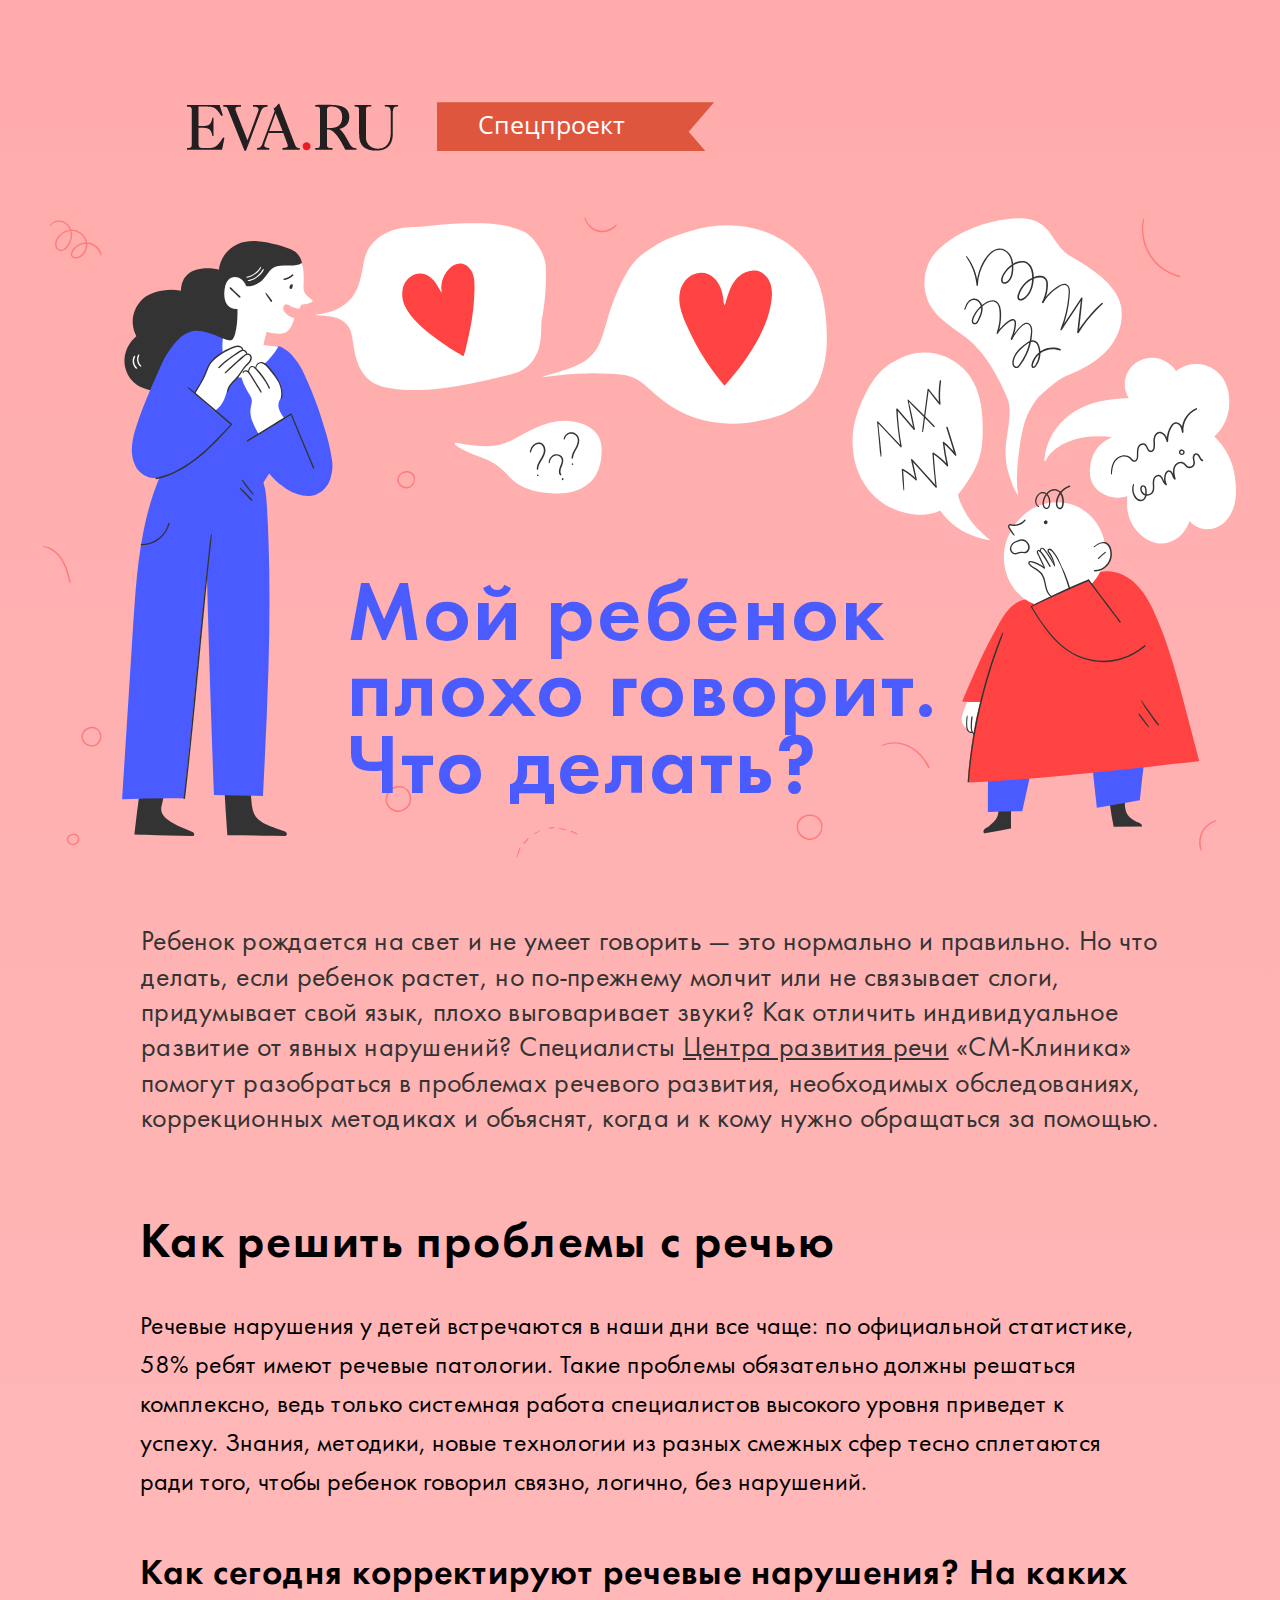
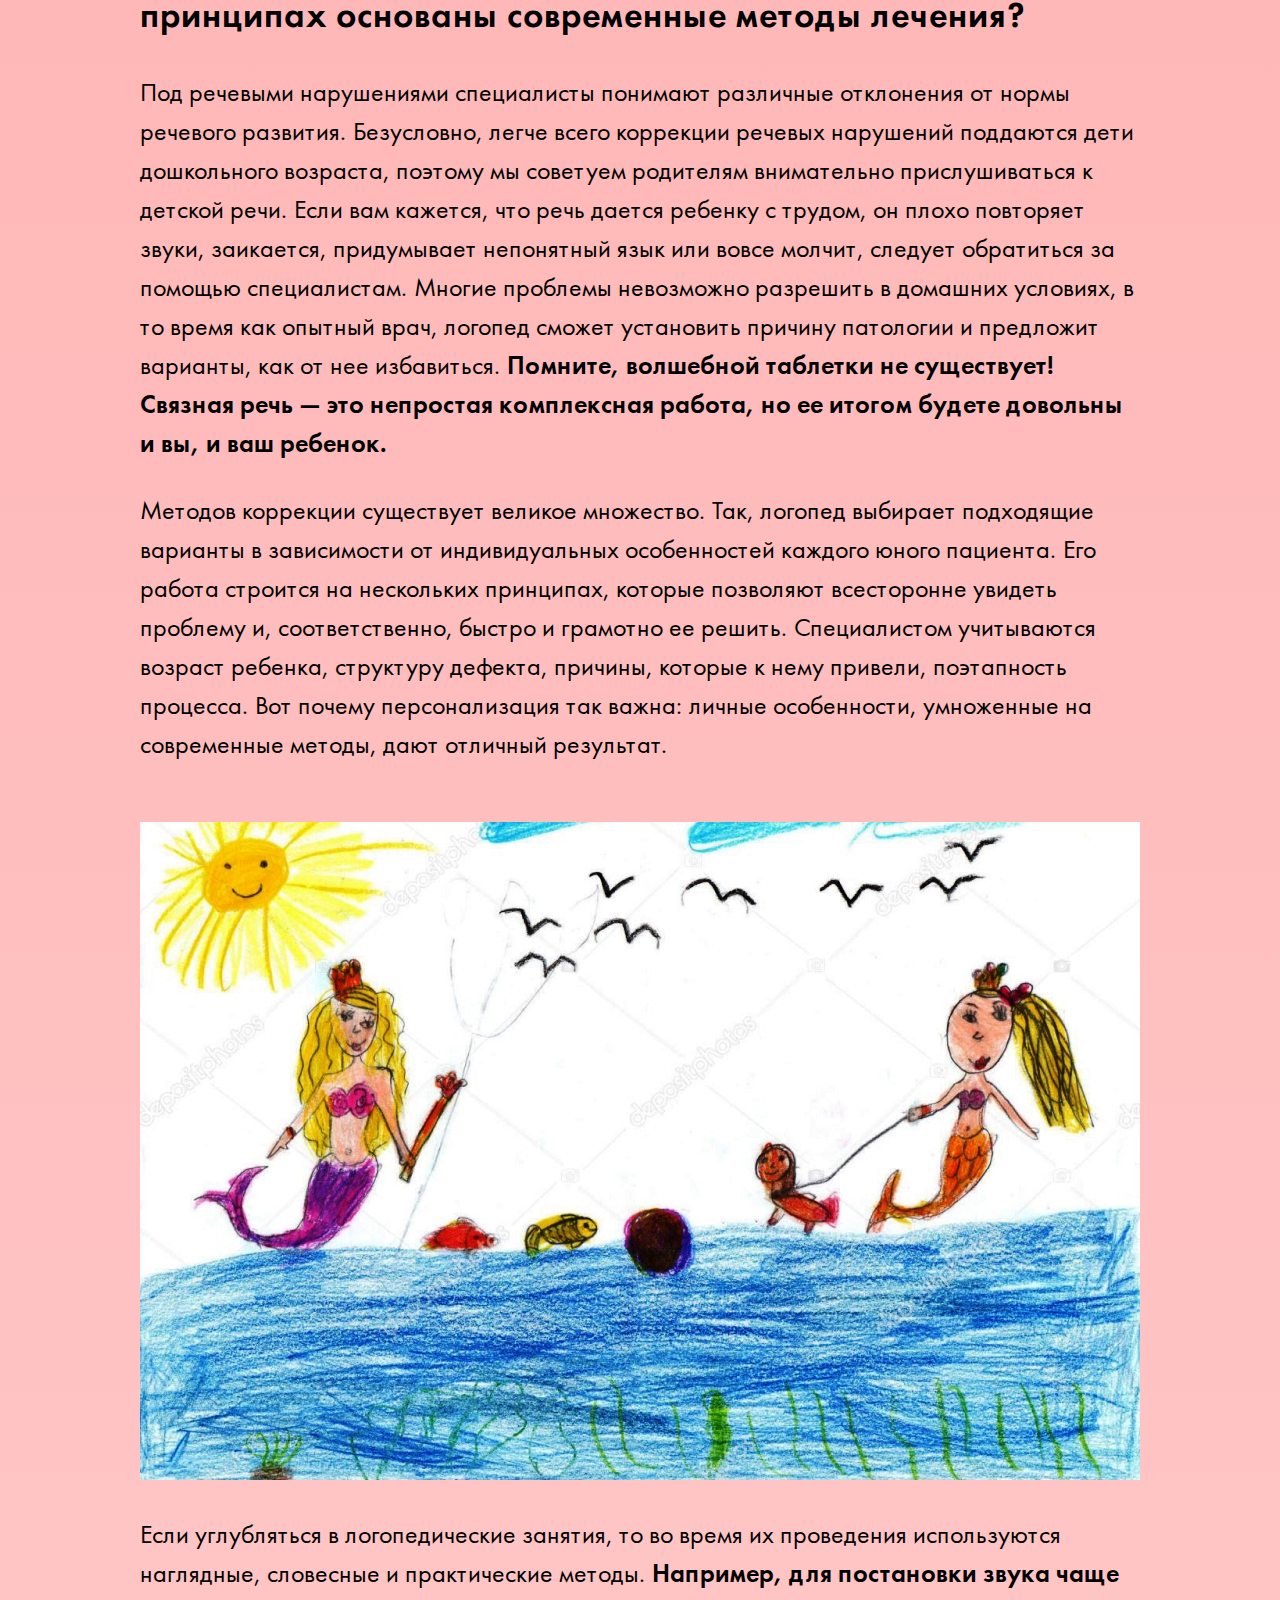
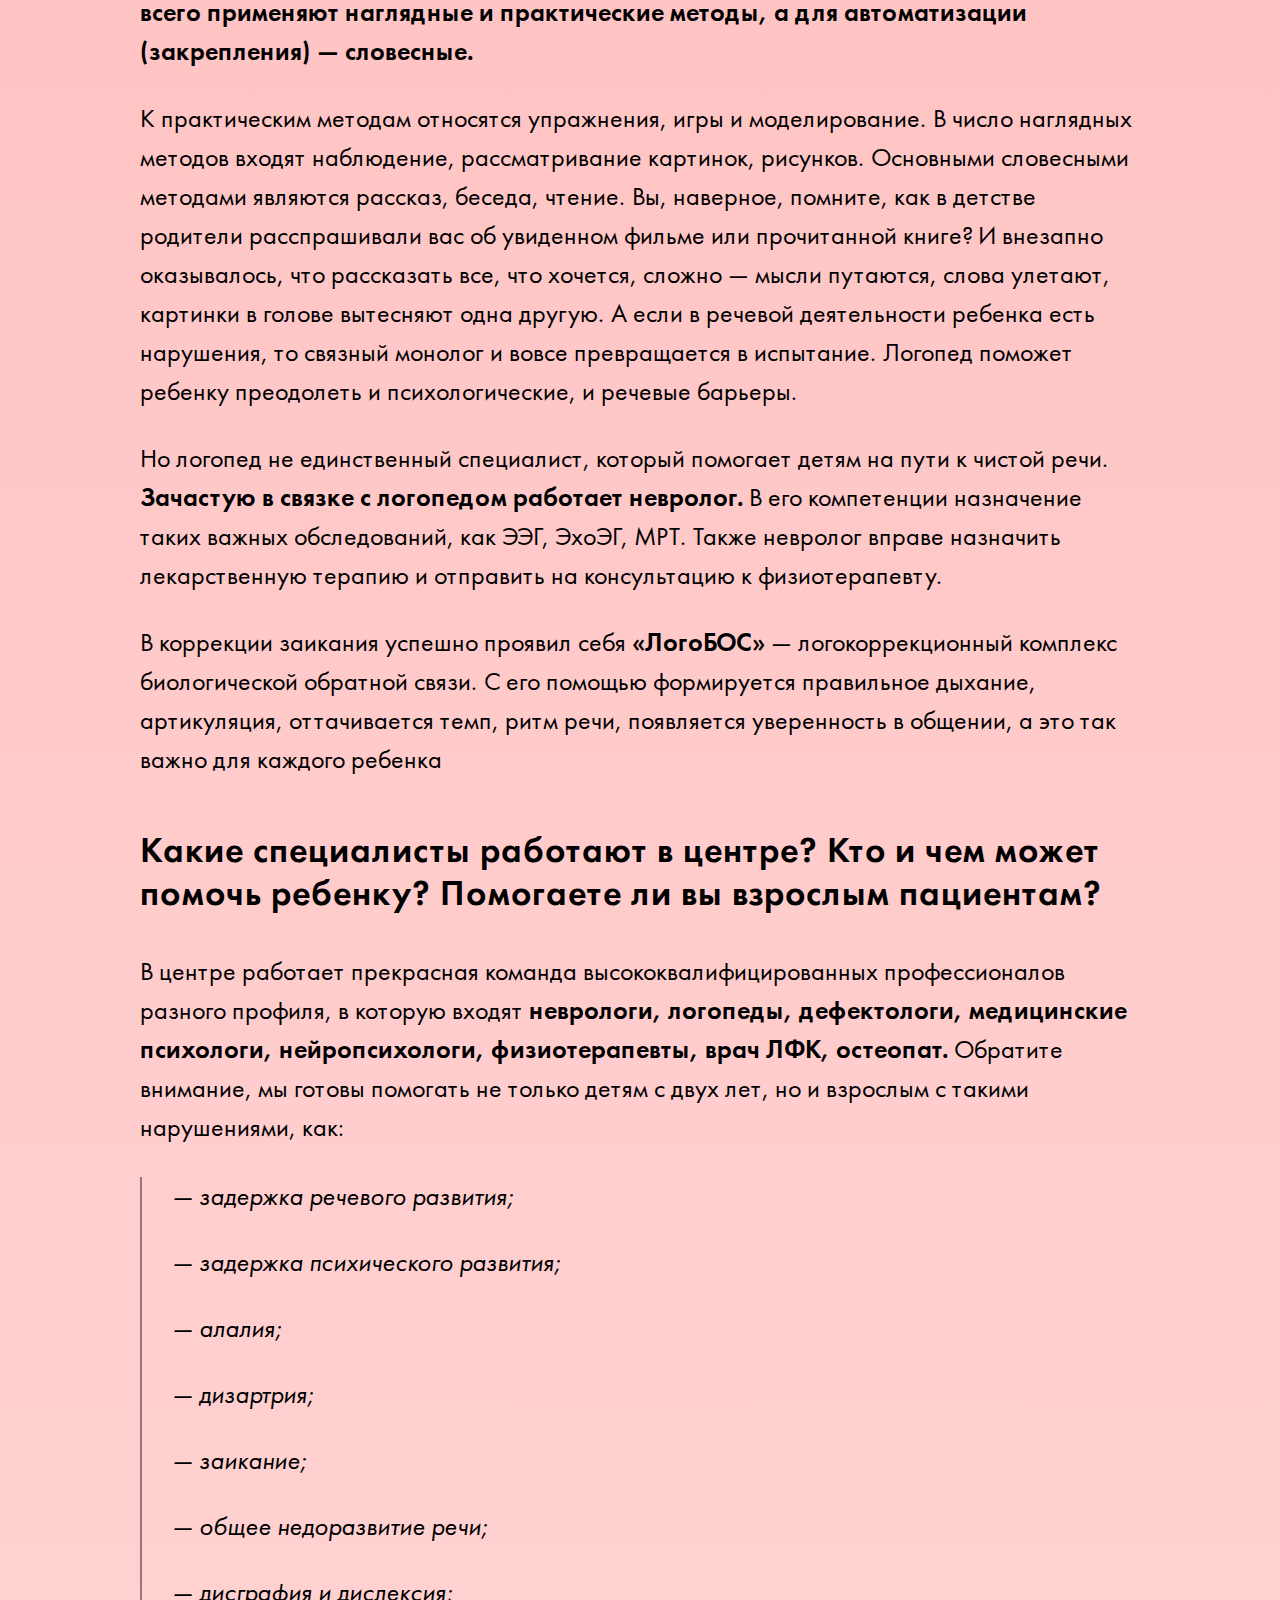
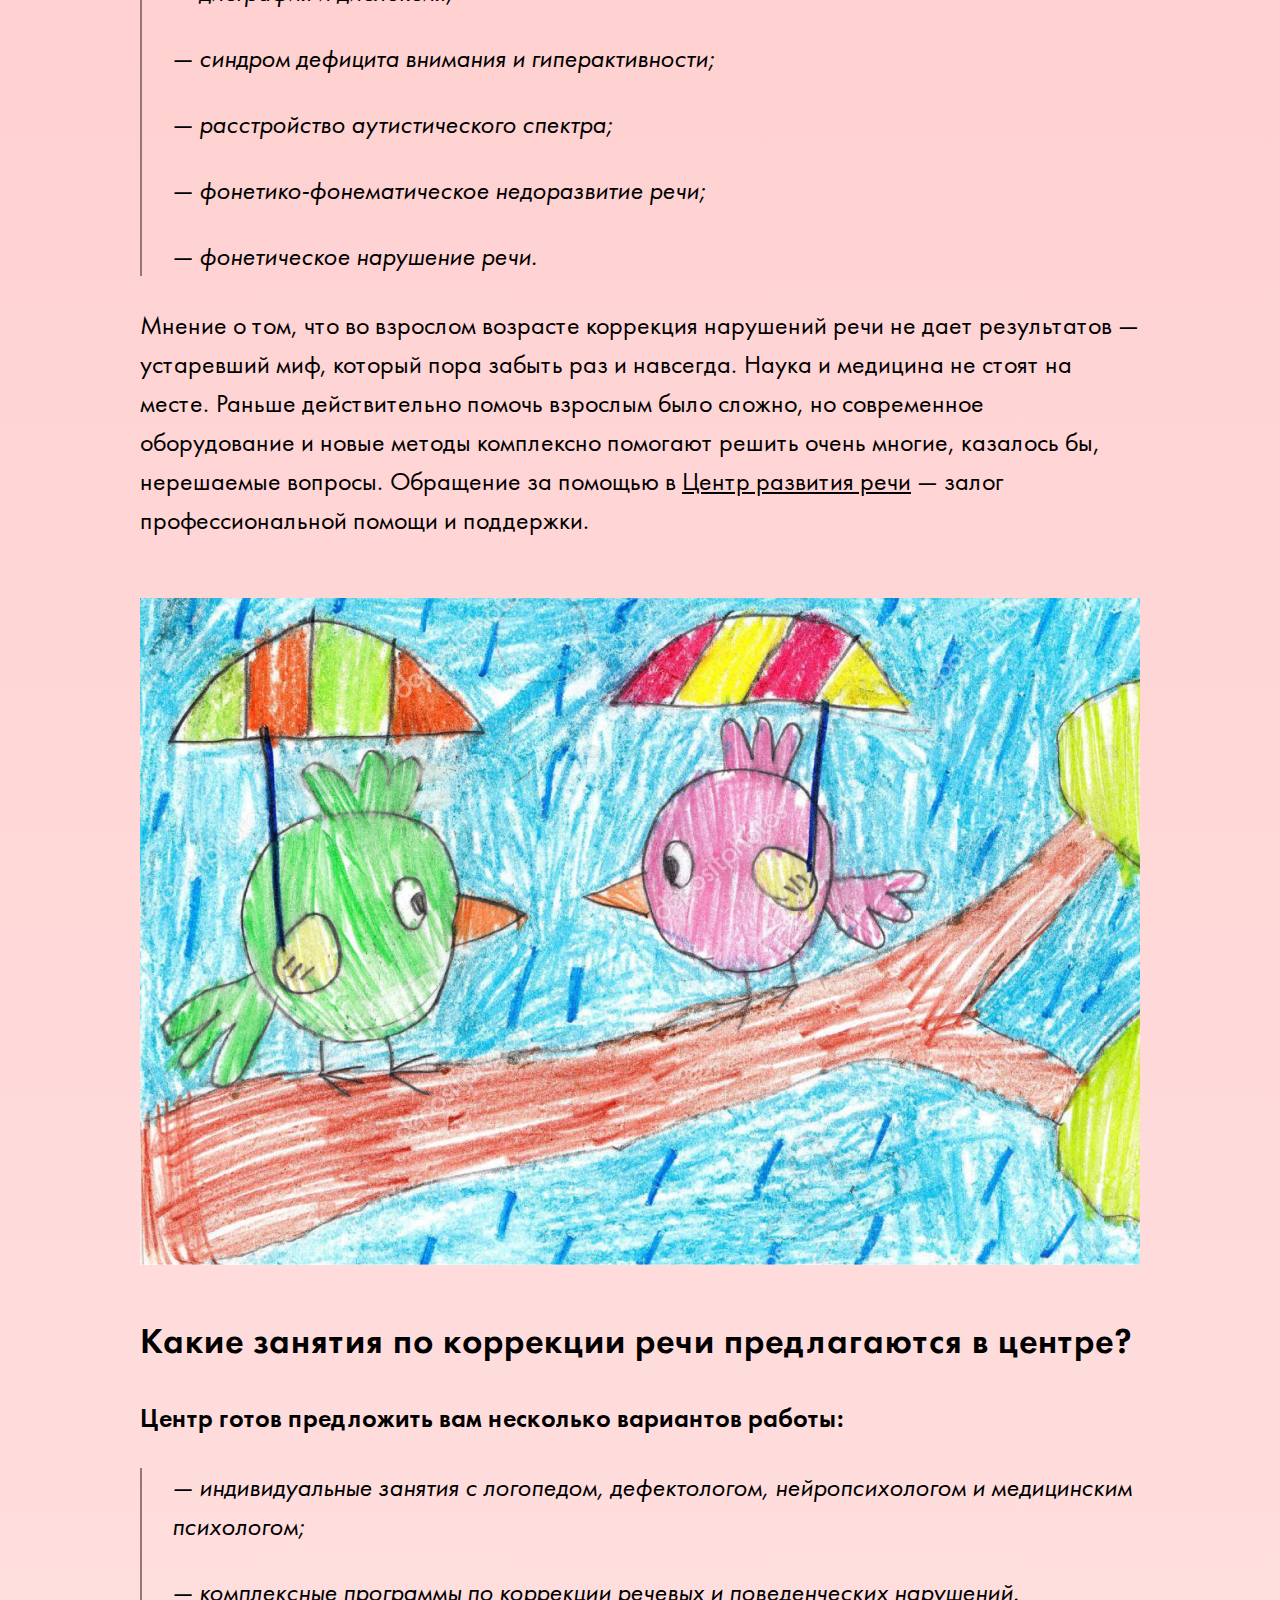
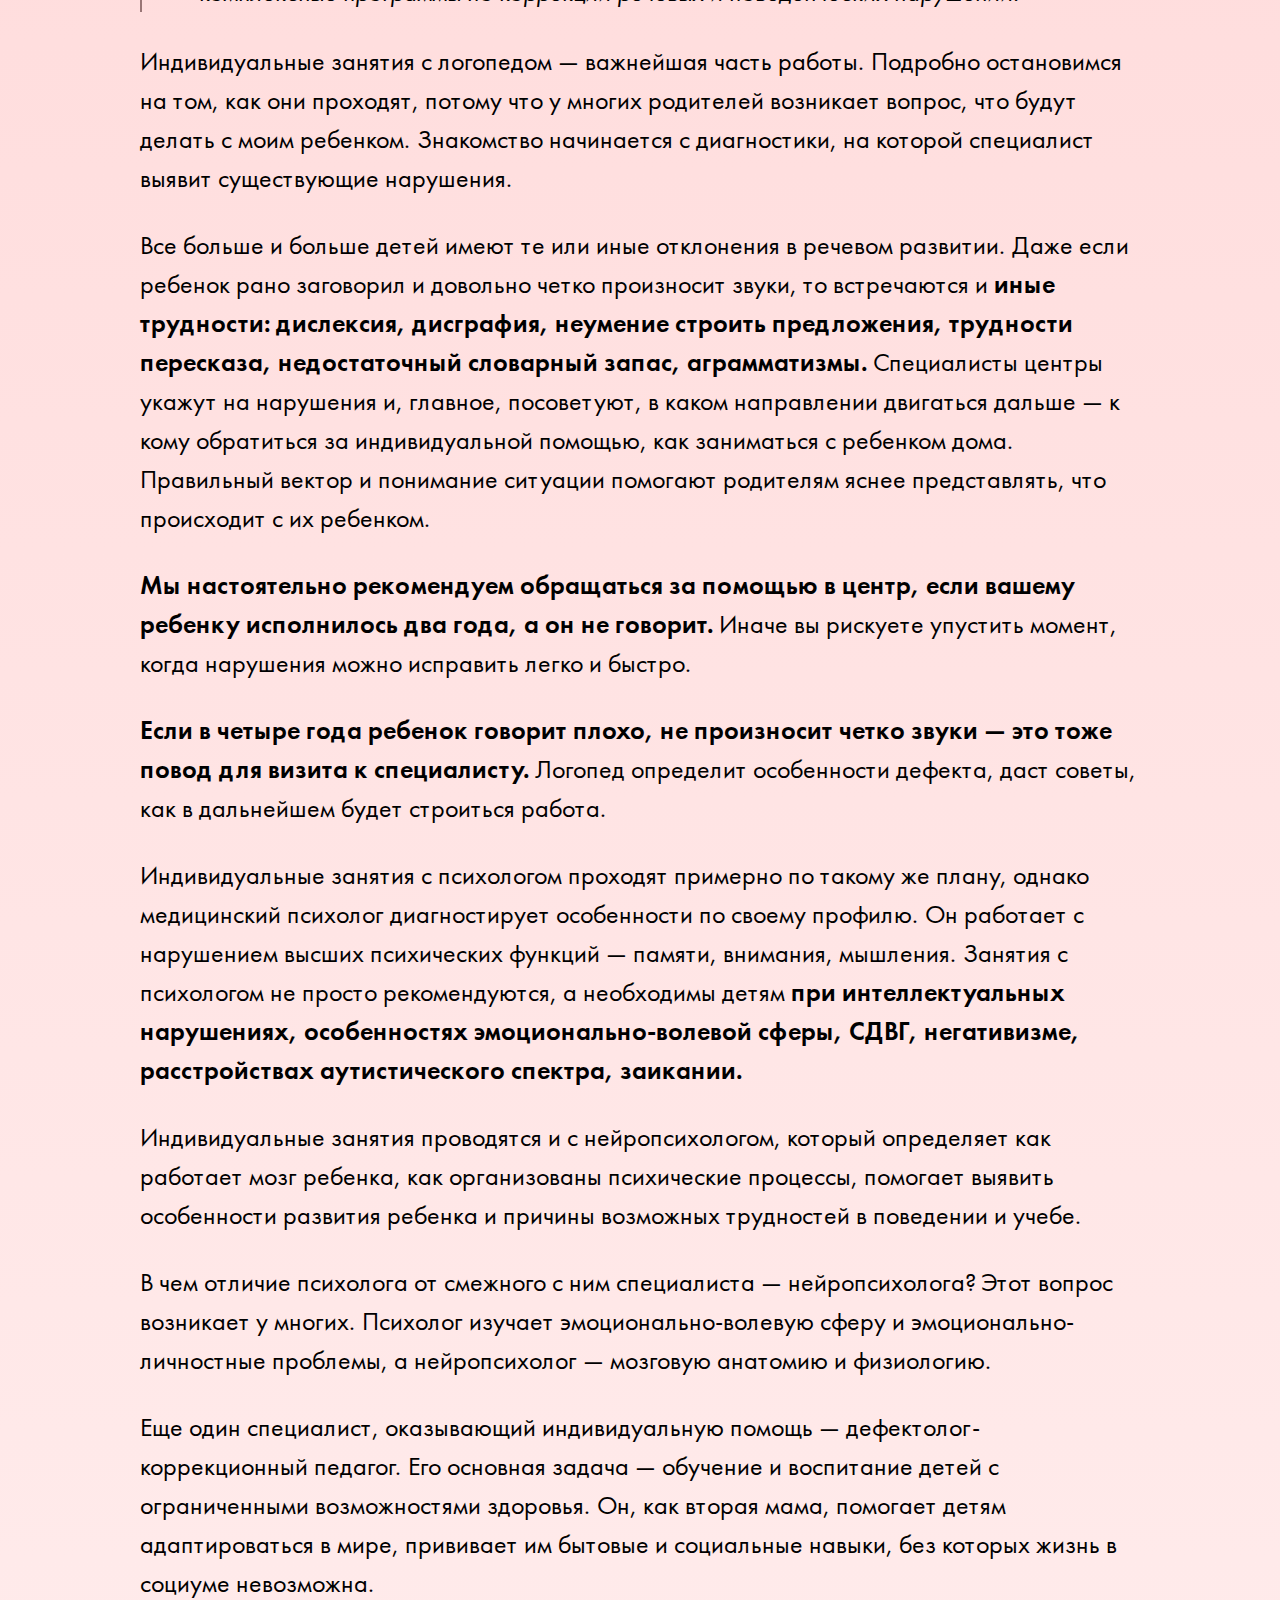
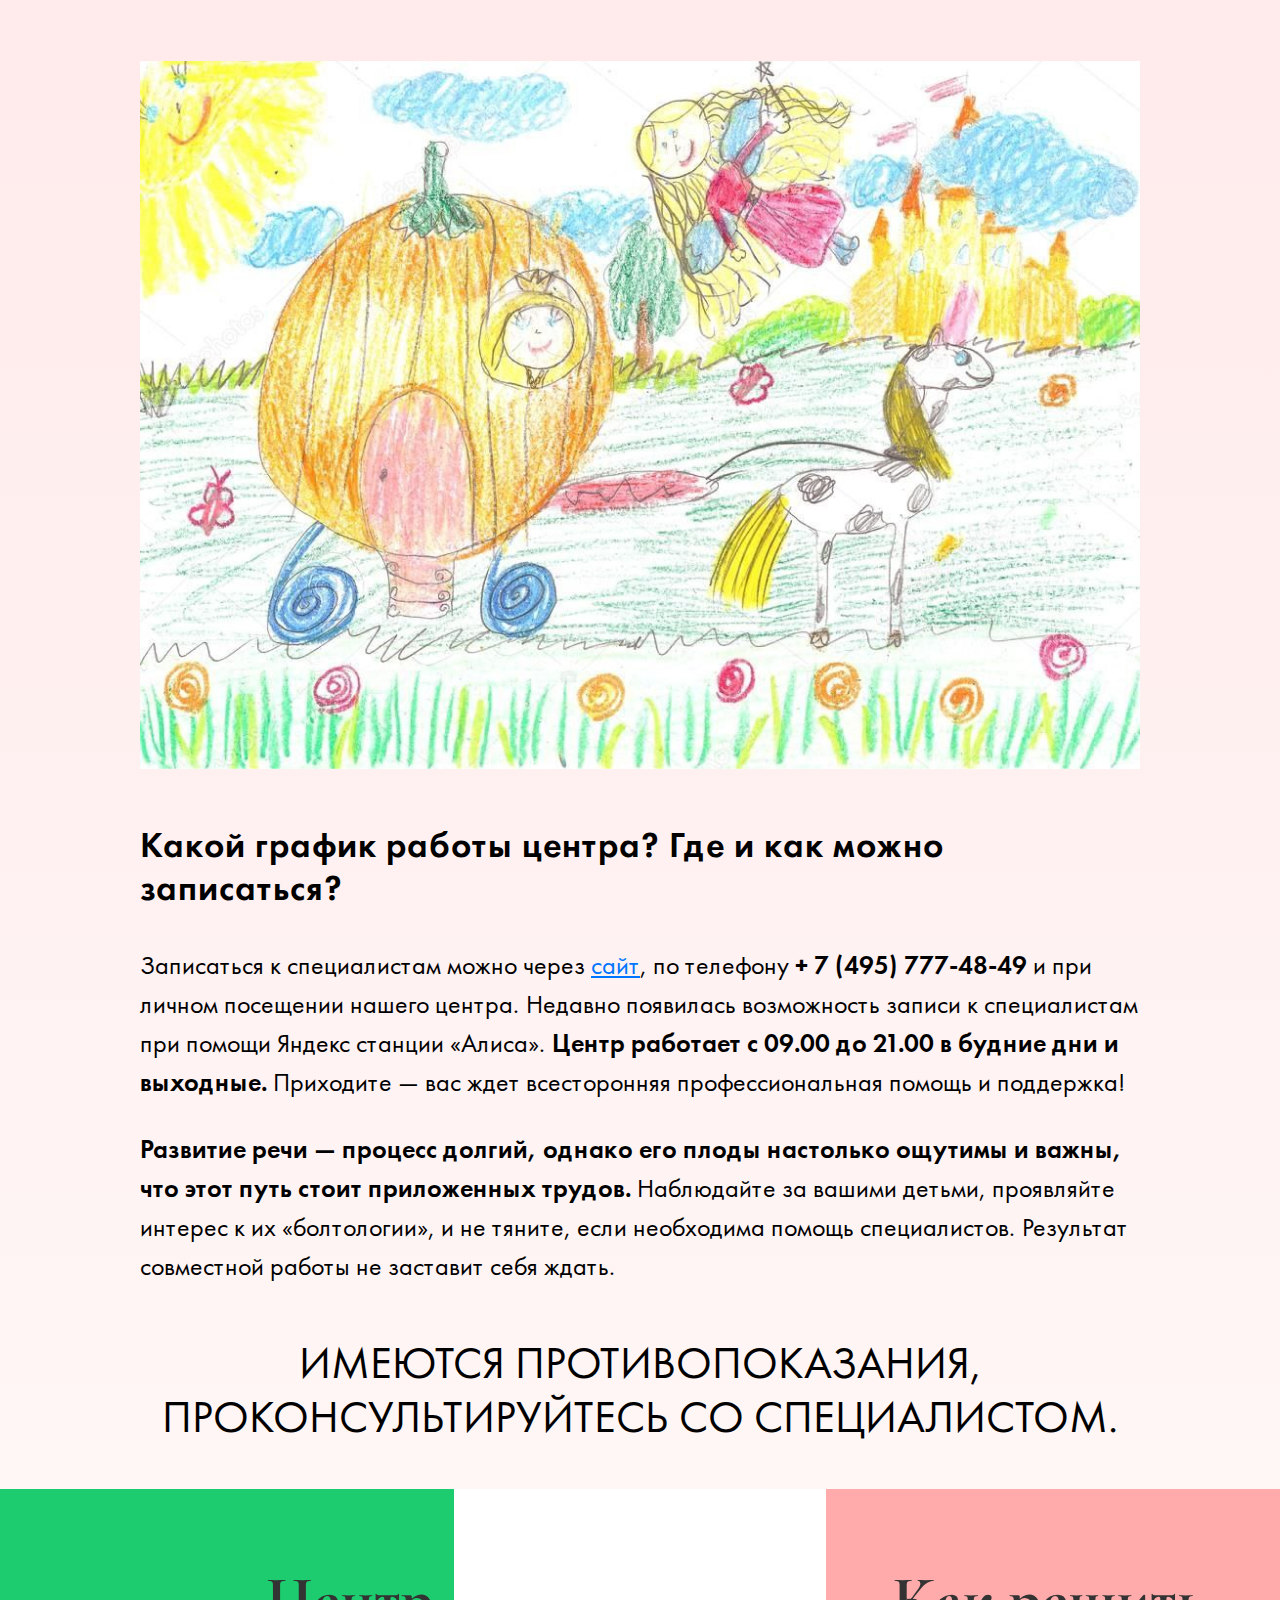
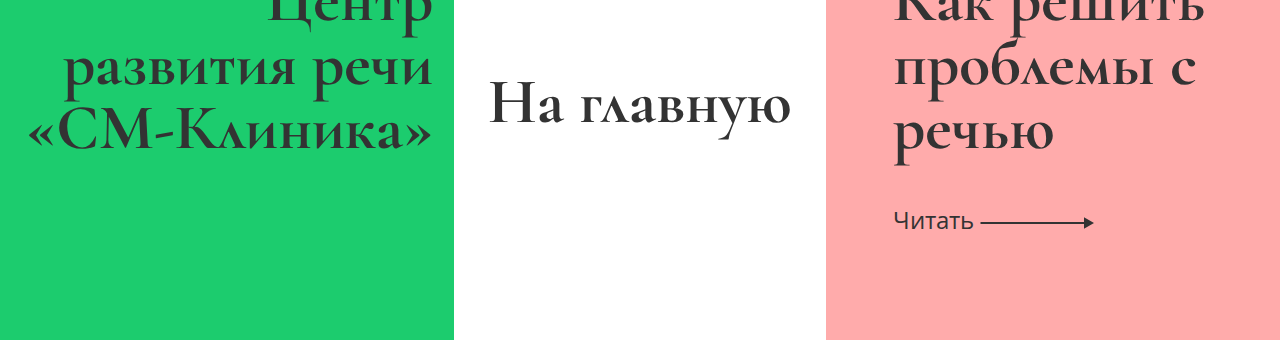
==== index2.html @ 101cb4a5 "Правки 22.02" ====
<!DOCTYPE html>
<html lang="ru">
	<head>
		<meta http-equiv="Content-Type" content="text/html; charset=utf-8">

		<!-- Адаптирование страницы для мобильных устройств -->
		<meta name="viewport" content="width=device-width, initial-scale=1, maximum-scale=1">

		<!-- Запрет распознования номера телефона -->
		<meta name="format-detection" content="telephone=no">
		<meta name="SKYPE_TOOLBAR" content ="SKYPE_TOOLBAR_PARSER_COMPATIBLE">

		<!-- Заголовок страницы -->
		<title>Заголовок страницы</title>

		<!-- Данное значение часто используют(использовали) поисковые системы -->
		<meta name="description" content="">
		<meta name="keywords" content="">

		<!-- Изменение цвета панели моб. браузера -->
		<meta name="msapplication-TileColor" content="#DE041D">
		<meta name="theme-color" content="#DE041D">

		<!-- Подключение шрифтов с гугла -->
		<link rel="preconnect" href="https://fonts.googleapis.com">
		<link rel="preconnect" href="https://fonts.gstatic.com" crossorigin>
		<link href="https://fonts.googleapis.com/css2?family=Cormorant+Garamond:wght@700&family=Open+Sans&display=swap" rel="stylesheet">

		<!-- Подключение файлов стилей -->
		<link rel="stylesheet" href="css/styles.css">

		<link rel="stylesheet" href="css/response_1187.css" media="print, (max-width: 1187px)">
		<link rel="stylesheet" href="css/response_1023.css" media="print, (max-width: 1023px)">
		<link rel="stylesheet" href="css/response_767.css" media="print, (max-width: 767px)">
		<link rel="stylesheet" href="css/response_479.css" media="(max-width: 479px)">
	</head>

	<body>
		<div class="wrap">
			<div class="main">
				<header>
					<div class="cont">
						<div class="header_logo">
							<a href="#">
								<img src="images/eva-logo.png" alt="">
							</a>
							<strong class="slogan">Спецпроект</strong>
						</div>
					</div>
				</header>


				<div class="first-section">
					<div class="cont">
						<div class="first-section_img">
							<img src="images/first-section_img.svg" alt="">
						</div>
						<h1 class="first-section_title">
							Мой ребенок плохо говорит. Что делать?
						</h1>
						<div class="first-section_text">
							Ребенок рождается на свет и не умеет говорить — это нормально и правильно. Но что делать, если ребенок растет, но по-прежнему молчит или не связывает слоги, придумывает свой язык, плохо выговаривает звуки? Как отличить индивидуальное развитие от явных нарушений? Специалисты <a href="https://www.smdoctor.ru/speccentr/tsentr-razvitiya-rechi/?utm_source=eva.ru&utm_medium=referral&utm_campaign=article_tsentr_razvitiya_rechi">Центра развития речи</a> «СМ-Клиника» помогут разобраться в проблемах речевого развития, необходимых обследованиях, коррекционных методиках и объяснят, когда и к кому нужно обращаться за помощью.
						</div>
					</div>
				</div>


				<div class="text-block">
					<div class="cont">							
						<h2>Как решить проблемы с речью</h2>
						<p>Речевые нарушения у детей встречаются в наши дни все чаще: по официальной статистике, 58% ребят имеют речевые патологии. Такие проблемы обязательно должны решаться комплексно, ведь только системная работа специалистов высокого уровня приведет к успеху. Знания, методики, новые технологии из разных смежных сфер тесно сплетаются ради того, чтобы ребенок говорил связно, логично, без нарушений.</p>
						<h3>Как сегодня корректируют речевые нарушения? На каких принципах основаны современные методы лечения?</h3>
						<p>Под речевыми нарушениями специалисты понимают различные отклонения от нормы речевого развития. Безусловно, легче всего коррекции речевых нарушений поддаются дети дошкольного возраста, поэтому мы советуем родителям внимательно прислушиваться к детской речи. Если вам кажется, что речь дается ребенку с трудом, он плохо повторяет звуки, заикается, придумывает непонятный язык или вовсе молчит, следует обратиться за помощью специалистам. Многие проблемы невозможно разрешить в домашних условиях, в то время как опытный врач, логопед  сможет установить причину патологии и предложит варианты, как от нее избавиться. <span>Помните, волшебной таблетки не существует! Связная речь — это непростая комплексная работа, но ее итогом будете довольны и вы, и ваш ребенок.</span></p>
						<p>Методов коррекции существует великое множество. Так, логопед выбирает подходящие варианты в зависимости от индивидуальных особенностей каждого юного пациента. Его работа строится на нескольких принципах, которые позволяют всесторонне увидеть проблему и, соответственно, быстро и грамотно ее решить. Специалистом учитываются возраст ребенка, структуру дефекта, причины, которые к нему привели, поэтапность процесса. Вот почему персонализация так важна: личные особенности, умноженные на современные методы, дают отличный результат.</p>
						<img src="images/image6.jpg" alt="">
						<p class="mt">Если углубляться в логопедические занятия, то во время их проведения используются наглядные, словесные и практические методы. <span>Например, для постановки звука чаще всего применяют наглядные и практические методы, а для автоматизации (закрепления) — словесные.</span></p>
						<p>К практическим методам относятся упражнения, игры и моделирование. В число наглядных методов входят наблюдение, рассматривание картинок, рисунков. Основными словесными методами являются рассказ, беседа, чтение. Вы, наверное, помните, как в детстве родители расспрашивали вас об увиденном фильме или прочитанной книге? И внезапно оказывалось, что рассказать все, что хочется, сложно — мысли путаются, слова улетают, картинки в голове вытесняют одна другую. А если в речевой деятельности ребенка есть нарушения, то связный монолог и вовсе превращается в испытание. Логопед поможет ребенку преодолеть и психологические, и речевые барьеры.</p>
						<p>Но логопед не единственный специалист, который помогает детям на пути к чистой речи. <span>Зачастую в связке с логопедом работает невролог.</span> В его компетенции назначение таких важных обследований, как ЭЭГ, ЭхоЭГ, МРТ. Также невролог вправе назначить лекарственную терапию и отправить на консультацию к физиотерапевту.</p>
						<p>В коррекции заикания успешно проявил себя <span>«ЛогоБОС»</span> — логокоррекционный комплекс биологической обратной связи. С его помощью формируется правильное дыхание, артикуляция, оттачивается темп, ритм речи, появляется уверенность в общении, а это так важно для каждого ребенка</p>
						<h3>Какие специалисты работают в центре? Кто и чем может помочь ребенку? Помогаете ли вы взрослым пациентам?</h3>
						<p>В центре работает прекрасная команда высококвалифицированных профессионалов разного профиля, в которую входят <span>неврологи, логопеды, дефектологи, медицинские психологи, нейропсихологи, физиотерапевты, врач ЛФК, остеопат.</span> Обратите внимание, мы готовы помогать не только детям с двух лет, но и взрослым с такими нарушениями, как:</p>
						<ol>
							<li>— задержка речевого развития;</li>
							<li>— задержка психического развития;</li>
							<li>— алалия;</li>
							<li>— дизартрия;</li>
							<li>— заикание;</li>
							<li>— общее недоразвитие речи;</li>
							<li>— дисграфия и дислексия;</li>
							<li>— синдром дефицита внимания и гиперактивности;</li>
							<li>— расстройство аутистического спектра;</li>
							<li>— фонетико-фонематическое недоразвитие речи;</li>
							<li>— фонетическое нарушение речи.</li>
						</ol>
						<p>Мнение о том, что во взрослом возрасте коррекция нарушений речи не дает результатов — устаревший миф, который пора забыть раз и навсегда. Наука и медицина не стоят на месте. Раньше действительно помочь взрослым было сложно, но современное оборудование и новые методы комплексно помогают решить очень многие, казалось бы, нерешаемые вопросы. Обращение за помощью в <a href="https://www.smdoctor.ru/speccentr/tsentr-razvitiya-rechi/?utm_source=eva.ru&utm_medium=referral&utm_campaign=article_tsentr_razvitiya_rechi">Центр развития речи</a>  — залог профессиональной помощи и поддержки.</p>
						<img src="images/image7.jpg" alt="">
						<h3>Какие занятия по коррекции речи предлагаются в центре?</h3>
						<p><span>Центр готов предложить вам несколько вариантов работы:</span></p>
						<ol>
							<li>— индивидуальные занятия с логопедом, дефектологом, нейропсихологом и медицинским психологом;</li>
							<li>— комплексные программы по коррекции речевых и поведенческих нарушений.</li>
						</ol>
						<p>Индивидуальные занятия с логопедом — важнейшая часть работы. Подробно остановимся на том, как они проходят, потому что у многих родителей возникает вопрос, что будут делать с моим ребенком. Знакомство начинается с диагностики, на которой специалист выявит существующие нарушения.</p>
						<p>Все больше и больше детей имеют те или иные отклонения в речевом развитии. Даже если ребенок рано заговорил и довольно четко произносит звуки, то встречаются и <span>иные трудности: дислексия, дисграфия, неумение строить предложения, трудности пересказа, недостаточный словарный запас, аграмматизмы.</span>  Специалисты центры укажут на нарушения и, главное, посоветуют, в каком направлении двигаться дальше — к кому обратиться за индивидуальной помощью, как заниматься с ребенком дома. Правильный вектор и понимание ситуации помогают родителям яснее представлять, что происходит с их ребенком.</p>
						<p><span>Мы настоятельно рекомендуем обращаться за помощью в центр, если вашему ребенку исполнилось два года, а он не говорит.</span> Иначе вы рискуете упустить момент, когда нарушения можно исправить легко и быстро.</p>
						<p><span>Если в четыре года ребенок говорит плохо, не произносит четко звуки — это тоже повод для визита к специалисту.</span> Логопед определит особенности дефекта, даст советы, как в дальнейшем будет строиться работа.</p>
						<p>Индивидуальные занятия с психологом проходят примерно по такому же плану, однако медицинский психолог диагностирует особенности по своему профилю. Он работает с нарушением высших психических функций — памяти, внимания, мышления. Занятия с психологом не просто рекомендуются, а необходимы детям <span>при интеллектуальных нарушениях, особенностях эмоционально-волевой сферы, СДВГ, негативизме, расстройствах аутистического спектра, заикании.</span></p>
						<p>Индивидуальные занятия проводятся и с нейропсихологом, который определяет как работает мозг ребенка, как организованы психические процессы, помогает выявить особенности развития ребенка и причины возможных трудностей в поведении и учебе.</p>
						<p>В чем отличие психолога от смежного с ним специалиста — нейропсихолога? Этот вопрос возникает у многих. Психолог изучает эмоционально-волевую сферу и эмоционально-личностные проблемы, а нейропсихолог — мозговую анатомию и физиологию.</p>
						<p>Еще один специалист, оказывающий индивидуальную помощь — дефектолог-коррекционный педагог. Его основная задача — обучение и воспитание детей с ограниченными возможностями здоровья. Он, как вторая мама, помогает детям адаптироваться в мире, прививает им бытовые и социальные навыки, без которых жизнь в социуме невозможна.</p>
						<img src="images/image8.jpg" alt="">
						<h3>Какой график работы центра? Где и как можно записаться?</h3>
						<p>Записаться к специалистам можно через <a href="https://www.smclinic.ru/" class="link-site">сайт</a>, по телефону <a href="tel:74957774849" class="link-phone">+ 7 (495) 777-48-49</a> и при личном посещении нашего центра. Недавно появилась возможность записи к специалистам при помощи Яндекс станции «Алиса». <span>Центр работает с 09.00 до 21.00 в будние дни и выходные.</span>  Приходите — вас ждет всесторонняя профессиональная помощь и поддержка!</p>
						<p><span>Развитие речи — процесс долгий, однако его плоды настолько ощутимы и важны, что этот путь стоит приложенных трудов.</span>  Наблюдайте за вашими детьми, проявляйте интерес к их «болтологии», и не тяните, если необходима помощь специалистов. Результат совместной работы не заставит себя ждать.</p>
						<div class="footnote">имеются противопоказания, проконсультируйтесь со специалистом.</div>	
					</div>
				</div>
		


				<footer class="footer-beauty_in_italian">
					<div class="holder">
						<a href="https://www.smdoctor.ru/speccentr/tsentr-razvitiya-rechi/?utm_source=eva.ru&utm_medium=referral&utm_campaign=article_tsentr_razvitiya_rechi" class="prev-link">
							<strong>Центр развития речи «СМ-Клиника»</strong>
						</a>
						<a href="index2.html" class="index-link btn-scroll" style="display: inline-block;">На главную</a>
						<a href="index2.html" class="next-link">
							<strong>Как решить проблемы с речью</strong>
							<span>
								Читать
								<svg width="114" height="12" viewBox="0 0 114 12" xmlns="http://www.w3.org/2000/svg">
									<path d="M114 6L104 0.226497V11.7735L114 6ZM0.5 7H105V5H0.5V7Z"/>
								</svg>
							</span>
						</a>
					</div>
				</footer>


			<div class="overlay"></div>
		</div>


	


		<!-- Подключение javascript файлов -->
		<script src="js/jquery-3.5.0.min.js"></script>
		<script src="js/functions.js"></script>
		<script src="js/scripts.js"></script>
	</body>
</html>
---- css/styles.css ----
/* For old browsers */
@supports (not(--css: variables))
{
    .supports_error
    {
        display: flex !important;
    }
}

/* For IE */
@media screen and (-ms-high-contrast: active), (-ms-high-contrast: none)
{
    .supports_error
    {
        display: flex !important;
    }
}




@font-face {
    font-family: 'Futura';
    src: url('F../fonts/uturaPT-Book.eot');
    src: local('Futura PT Book'), local('FuturaPT-Book'),
        url('../fonts/FuturaPT-Book.eot?#iefix') format('embedded-opentype'),
        url('../fonts/FuturaPT-Book.woff') format('woff'),
        url('../fonts/FuturaPT-Book.ttf') format('truetype');
    font-weight: normal;
    font-style: normal;
}


@font-face {
    font-family: 'Futura';
    src: url('../fonts/FuturaPT-BookObl.eot');
    src: local('Futura PT Book Oblique'), local('FuturaPT-BookObl'),
        url('../fonts/FuturaPT-BookObl.eot?#iefix') format('embedded-opentype'),
        url('../fonts/FuturaPT-BookObl.woff2') format('woff2'),
        url('../fonts/FuturaPT-BookObl.woff') format('woff'),
        url('../fonts/FuturaPT-BookObl.ttf') format('truetype');
    font-weight: 400;
    font-style: italic;
}


@font-face {
    font-family: 'Futura';
    src: url('../fonts/FuturaPT-Demi.eot');
    src: local('Futura PT Demi'), local('FuturaPT-Demi'),
        url('../fonts/FuturaPT-Demi.eot?#iefix') format('embedded-opentype'),
        url('../fonts/FuturaPT-Demi.woff2') format('woff2'),
        url('../fonts/FuturaPT-Demi.woff') format('woff'),
        url('../fonts/FuturaPT-Demi.ttf') format('truetype');
    font-weight: 600;
    font-style: normal;
}


@font-face {
    font-family: 'Futura';
    src: url('../fonts/FuturaPT-Medium.eot');
    src: local('Futura PT Medium'), local('FuturaPT-Medium'),
        url('../fonts/FuturaPT-Medium.eot?#iefix') format('embedded-opentype'),
        url('../fonts/FuturaPT-Medium.woff') format('woff'),
        url('../fonts/FuturaPT-Medium.ttf') format('truetype');
    font-weight: 500;
    font-style: normal;
}


@font-face {
    font-family: 'Futura';
    src: url('../fonts/FuturaPT-Bold.eot');
    src: local('Futura PT Bold'), local('FuturaPT-Bold'),
        url('../fonts/FuturaPT-Bold.eot?#iefix') format('embedded-opentype'),
        url('../fonts/FuturaPT-Bold.woff') format('woff'),
        url('../fonts/FuturaPT-Bold.ttf') format('truetype');
    font-weight: bold;
    font-style: normal;
}



/*------------------
    Reset styles
------------------*/
*
{
    box-sizing: border-box;
    margin: 0;
    padding: 0;
}

*:before,
*:after
{
    box-sizing: border-box;
}

html
{
    -webkit-font-smoothing: antialiased;
    -moz-osx-font-smoothing: grayscale;
        -ms-text-size-adjust: 100%;
    -webkit-text-size-adjust: 100%;
}

body
{
    margin: 0;

    -webkit-tap-highlight-color: transparent;
    -webkit-overflow-scrolling: touch;
    text-rendering: optimizeLegibility;
    text-decoration-skip: objects;
}

img
{
    border-style: none;
}

textarea
{
    overflow: auto;
}

input,
textarea,
input:active,
textarea:active,
button
{
    margin: 0;

    -webkit-border-radius: 0;
            border-radius: 0;
         outline: none transparent !important;
    box-shadow: none;

    -webkit-appearance: none;
            appearance: none;
    -moz-outline: none !important;
}

input::-webkit-outer-spin-button,
input::-webkit-inner-spin-button
{
    margin: 0;

    -webkit-appearance: none;
}

input[type=number]
{
    -moz-appearance: textfield;
}

:focus
{
    outline: 0;
}

:hover,
:active
{
    -webkit-tap-highlight-color: rgba(0,0,0,0);
    -webkit-touch-callout: none;
}


::-ms-clear
{
    display: none;
}



/*-------------------
    Global styles
-------------------*/
:root
{
    --bg: linear-gradient(180deg, #FFABAB 0%, rgba(255, 172, 172, 0.1) 96.01%);
    --scroll_width: 17px;
    --text_color: #333;
    --font_size: 26px;
    --font_size_title: 36px;
    --font-family: 'Futura';
}


::selection
{
    color: #fff;
    background: #EB5E48;
}

::-moz-selection
{
    color: #fff;
    background: #EB5E48;
}


.clear
{
    clear: both;
}

.left
{
    float: left;
}

.right
{
    float: right;
}

html
{
    height: 100%;
    min-height: -moz-available;
    min-height: -webkit-fill-available;
    min-height:         fill-available;
}
/*
html.custom_scroll ::-webkit-scrollbar
{
    width: 10px;
    height: 10px;

    background-color: #ccc;
}

html.custom_scroll ::-webkit-scrollbar-thumb
{
    background-color: #de041d;
}

html.custom_scroll
{
    scrollbar-color: #de041d #ccc;
    scrollbar-width: thin;
}

*/
body
{
    height: 100%;
    min-height: -moz-available;
    min-height: -webkit-fill-available;
    min-height:         fill-available;
    font-family: var(--font-family);
    font-weight: 400;
}


button
{
    color: inherit;
    font-family: inherit;
    font-size: inherit;
    font-weight: inherit;
    line-height: inherit;
    display: inline-block;
    cursor: pointer;
    vertical-align: top;
    border: none;
    background: none;
}

.wrap
{
    position: relative;
    display: flex;
    overflow: hidden;
    flex-direction: column;
    min-width: 360px;
    min-height: 100%;    
}


.main
{
    flex: 1 0 auto;
    background: var(--bg);
}


.cont
{
    width: 100%;
    max-width: 1040px;
    margin: 0 auto;
    padding: 0 20px;    
}

.lozad
{
    transition: opacity .5s linear;

    opacity: 0;
}

.lozad.loaded
{
    opacity: 1;
}


.row
{
    display: flex;
    justify-content: flex-start;
    align-items: flex-start;
    align-content: flex-start;
    flex-wrap: wrap;
}



.overlay
{
    position: fixed;
    z-index: 100;
    top: 0;
    left: 0;
    display: none;
    width: 100%;
    height: 100%;
    opacity: .65;
    background: #000;
}






.tabs_container {
    padding: 85px 0 43px;
}
.tabs {
    display: flex;
    justify-content: flex-start;
    align-items: stretch;
    align-content: stretch;
    flex-wrap: nowrap;
}
.tabs button {
    font-size: 25px;
    font-weight: bold;
    line-height: 30px;
    position: relative;
    display: flex;
    width: 100%;
    height: 288px;
    padding: 46px 24px;
    transition: .2s linear;
    text-align: center;
    background: #FFF6F6;
    justify-content: end;
    align-items: center;
    align-content: center;
    color: #333;
}
.tabs button:nth-child(2) {
    justify-content: start;
}
.tabs button .tabs_title {
    font-weight: 600;
    font-size: var(--font_size_title);
    line-height: 115.68%;
    text-align: start;
    text-transform: uppercase;
    margin-left: 33px;
    max-width: 408px;
}
.tabs button:nth-child(2) .tabs_title {
    margin-left: 0;
}
.tabs button:hover {
    color: #FFFFFF;
    background: #1CCC6E;
}
.tab_content {
    position: relative;
    visibility: hidden;
    overflow: hidden;
    height: 0;
    pointer-events: none;
    opacity: 0;
}
.tab_content.active {
    visibility: visible;
    overflow: visible;
    height: auto;
    transition: opacity .8s linear;
    pointer-events: auto;
    opacity: 1;
}



header {
    padding-top: 102px;
    margin-bottom: 65px;
}
.header_logo {
    margin-left: 47px;
}
.header_logo a {
    display: inline-block;
    vertical-align: top;
    -webkit-background-size: 100%;
    -moz-background-size: 100%;
    -o-background-size: 100%;
    background-size: 100%;
    width: 211px;
    height: 50px;
    margin-right: 35px;
}
.slogan {
    display: inline-block;
    vertical-align: top;
    font: normal 25px/44px 'Open Sans';
    background: url(../images/logo.svg) no-repeat;
    -webkit-background-size: 100%;
    -moz-background-size: 100%;
    -o-background-size: 100%;
    background-size: 100%;
    width: 278px;
    height: 49px;
    color: #fff;
    padding-left: 41px;
}



.first-section .cont {
    max-width: 1234px;
}
.first-section_img img {
    width: 100%;
}
.first-section_title {
    font-weight: 600;
    font-size: 85px;
    line-height: 90.7%;
    color: #4A5CFF;
    max-width: 650px;
    width: 100%;
    margin-top: -289px;
    margin-left: 304px;
    letter-spacing: 2.2px;
}
.first-section_text {
    font-weight: 400;
    font-size: 28px;
    line-height: 126.68%;
    color: var(--text_color);
    padding-right: 70px;
    padding-left: 98px;
    margin: 120px auto 0;
    letter-spacing: 0.29px;
}
.text-block h2 {
    font-weight: 600;
    font-size: 48px;
    line-height: 120%;
    margin-bottom: 36px;
    margin-top: 77px;
    letter-spacing: 1.3px;
}
.text-block h3 {
    font-weight: 600;
    font-size: var(--font_size_title);
    line-height: 120%;
    margin-bottom: 36px;
    margin-top: 50px;
    letter-spacing: 1px;
}
.text-block p {
    font-weight: 400;
    font-size: var(--font_size);
    line-height: 150%;  
    margin-bottom: 28px;
}
.text-block p span {
    font-weight: 600;
}
.text-block ol {
    padding-left: 30px;
    list-style: none;
    font-style: italic;
    font-weight: 400;
    font-size: var(--font_size);
    line-height: 150%;
    border-left: 2px solid #997676;  
    margin-top: 30px;
    margin-bottom: 30px; 
}
.text-block ol li {
    margin-bottom: 27px;      
}
.text-block blockquote {
    padding-left: 33px;
    font-weight: 600;
    font-size: 24px;
    line-height: 150%;
    margin-top: 43px; 
    margin-bottom: 50px;
}
.text-block img {
    width: 100%;
    height: auto;
    margin: 30px auto 0px;
}
.text-block .footnote {
    font-size: 45px;
    line-height: 1.2;
    font-weight: 400;
    text-align: center;  
    text-transform: uppercase; 
    margin: 50px auto 45px;
}
.text-block ul {
    list-style: none;
    font-weight: 400;
    font-size: var(--font_size);
    line-height: 150%;
    margin-top: 30px;
    margin-bottom: 30px; 
    padding-left: 10px;
}
.text-block ul li {
    margin-bottom: 27px;  
    position: relative;   
    padding-left: 16px;
}
.text-block ul li:before {
    position: absolute;
    content: "";
    width: 5px;
    height: 5px;
    border-radius: 50%;
    background: var(--text_color);
    top: 14px;
    left: 0;
}
.text-block p .link-site {
    color: #0075FF;
    text-decoration: underline;
}
.text-block p .link-phone {
    font-weight: 600;   
    color: inherit; 
    text-decoration: none;
    white-space: nowrap;
}
p.mt {
    margin-top: 30px;
}
.text-block p a,
.first-section_text a {
    color: inherit;
    text-decoration: underline;
}






footer {
    text-align: center;
    position: relative;
    max-width: 1362px;
    margin: 0 auto;  
}
footer .holder {
    padding: 181px 0 206px;
    background: #fff;
}
footer .index-link {
    font-family: "Cormorant Garamond";
    display: inline-block;
    text-decoration: none;
    max-width: 454px;
    font-weight: bold;
    font-size: 64px;
    line-height: 100%;
    color: var(--text_color);
}
.prev-link,
.next-link {
    position: absolute;
    bottom: 0;
    width: 454px;
    height: 451px;
    padding: 79px 21px;
    text-decoration: none;
    color: #000;
}
.prev-link:hover,
.next-link:hover { 
    color: #fff;
}
.prev-link {
    left: 0;
    background: #1CCC6E;
    text-align: right;
    color: var(--text_color);
}
.next-link {
    right: 0;
    background: #FFABAB;
    text-align: left;
    color: var(--text_color);
}
.prev-link strong,
.next-link strong {
    display: block;
    font-family: "Cormorant Garamond";
    font-weight: bold;
    font-size: 64px;
    line-height: 100%;
    display: flex;
    align-items: center;    
    text-align: left;
}
.prev-link strong {
    text-align: right;
}
.next-link {
    padding: 79px 54px 79px 67px;
}
.next-link span {
    font-family: 'Open Sans';
    font-size: 24px;
    color: var(--text_color);
    margin-top: 43px;
    display: block;
}
.next-link svg {
    fill: var(--text_color);
}
.next-link:hover svg {
    fill: #fff;
}
.next-link:hover {
    color: #fff;
}
.next-link:hover span {
    color: #fff;
}




@media print, (max-width: 1230px) {
    .prev-link strong, 
    .next-link strong,
    footer .index-link {
        font-size: 48px;
    }
}
---- css/response_1187.css ----
@media print, (max-width: 1230px) {
    .prev-link strong, 
    .next-link strong,
    footer .index-link {
        font-size: 48px;
    }
}




@media print, (max-width: 1187px) {

    :root {
        --font_size_title: 30px;
    }
    .first-section_title {
        font-size: 67px;
        max-width: 520px;
        width: 100%;
        margin-top: -260px;
        margin-left: 260px;
    }
    .first-section_text {
        margin: 120px auto 0;
    }
    .tabs_container {
        padding: 60px 0 40px;
    }
    .prev-link, 
    .next-link {
        width: 350px;
        height: 350px;
    }
    footer .holder {
        padding: 105px 0 197px;
        background: #fff;
    }
    .next-link {
        padding: 79px 54px 79px 43px;
    }
    






}
---- css/response_1023.css ----
@media print, (max-width: 1023px) {

    :root
    {
        --font_size: 22px;
        --font_size_title: 30px;
    }
    header {
        padding-top: 55px;
    }
    .first-section_title {
        font-size: 50px;
        max-width: 374px;
        margin-top: -169px;
        margin-left: 188px;
    }
    .first-section_text {
        margin: 75px auto 0;
        padding-right: 0;
        padding-left: 0;
        font-size: 27px;
    }
    .tabs {
        flex-direction: column;
    }
    .tabs button {
        justify-content: start;
        padding: 30px;
    }
    .tabs button:nth-child(2) .tabs_title {
        margin-left: 30px;
    }
    .text-block h2 br {
        display: none;
    }
    .text-block h2 {
        font-size: 40px;
        margin-bottom: 28px;
        margin-top: 46px;
        letter-spacing: normal;
    }
    .text-block h3 {
        margin-bottom: 25px;
        margin-top: 30px;
    }
    .text-block p {
        margin-bottom: 20px;
    }
    .text-block ol li {
        margin-bottom: 20px;
    }
    .text-block ul li {
        margin-bottom: 20px;
    }
    .text-block blockquote {
        padding-left: 28px;
        font-size: 22px;
        line-height: 136%;
        margin-top: 30px;
        margin-bottom: 30px;
    }
    .prev-link strong, 
    .next-link strong, 
    footer .index-link {
        font-size: 37px;
    }
    .prev-link, 
    .next-link {
        width: 250px;
        height: 250px;
    }
 
    .next-link {
        padding: 73px 27px 73px 41px;
    }
    footer .holder {
        padding: 105px 0 108px;
    }
    .next-link span {
        font-size: 20px;
        margin-top: 15px;
    }
    .next-link svg {
        width: 50px;
    }
    .prev-link strong {
        justify-content: end;
    }
    .text-block ol li br {
        display: none;
    }
    .text-block .footnote {
        font-size: 34px;
    }

















}
---- css/response_767.css ----
@media print, (max-width: 767px) {

    :root
    {
        --font_size: 19px;
        --font_size_title: 25px;
    }
    .header_logo img {
        width: 150px;
        height: auto;
    }
    .header_logo a {
        width: auto;
    }
    .slogan {
        font: normal 19px/37px 'Open Sans';
        width: 189px;
        height: 36px;
        color: #fff;
        padding-left: 30px;
    }
    header {
        padding-top: 40px;
        margin-bottom: 32px;
    }
    .first-section_title {
        font-size: 26px;
        max-width: 250px;
        margin-top: -113px;
        margin-left: 139px;
    }
    .first-section_text {
        margin: 75px auto 0;
        padding-right: 0;
        padding-left: 0;
        font-size: 22px;
    }
    .tabs_container {
        padding: 35px 0 35px;
    }
    .tabs_icon img {
        width: 140px;
        height: auto;
    }
    .tabs button {
        height: auto;
        padding: 47px 30px;
    }
    .text-block h2 {
        font-size: 29px;
        margin-bottom: 17px;
        margin-top: 30px;
    }
    .text-block img {
        margin: 13px auto 0px;
    }
    .text-block p {
        margin-bottom: 15px;
    }
    .text-block ol li {
        margin-bottom: 15px;
    }
    .text-block ul li {
        margin-bottom: 15px;
    }
    .text-block ol {
        padding-left: 18px;
        margin-top: 18px;
        margin-bottom: 18px;
    }
    .text-block ul {
        margin-top: 18px;
        margin-bottom: 18px;
    }
    .text-block .footnote {
        font-size: 28px;
        line-height: 1.2;
        margin: 35px auto 35px;
    }
    .prev-link strong, 
    .next-link strong, 
    footer .index-link {
        font-size: 23px;
    }
    .prev-link, .next-link {
        width: 180px;
        height: 180px;
        padding: 40px 25px;
    }
    .next-link span {
        font-size: 15px;
    }
    footer .holder {
        padding: 78px 0 79px;
    }
    .text-block blockquote {
        padding-left: 20px;
        font-size: 18px;
        line-height: 127%;
        margin-top: 20px;
        margin-bottom: 20px;
    }
    .header_logo {
        margin-left: 0px;
    }

    


  
}
---- css/response_479.css ----
@media (max-width: 479px) {

    :root
    {
        --font_size: 22px;
        --font_size_title: 26px;
    }
    .first-section_title {
        font-size: 36px;
        max-width: 310px;
        margin-top: 25px;
        margin-left: 20px;
        line-height: 90%;
        font-weight: 700;
    }
    .header_logo img {
        width: 133px;
    }
    .slogan {
        font: normal 16px/32px 'Open Sans';
        width: 152px;
        padding-left: 16px;
    }
    .header_logo a {
        margin-right: 12px;
    }
    .first-section_text {
        margin: 28px auto 0;
        font-weight: 500;
        font-size: 24px;
    }
    .tabs button {
        flex-direction: column;
    }
    .tabs button .tabs_title {
        font-size: 24px;
        margin-left: 0px;
        max-width: 100%;
        text-align: center;
        margin-top: 30px;
    }
    .text-block h2 {
        font-size: 27px;
    }
    .text-block h2 br {
        display: none;
    }
    .text-block h3 {
        margin-bottom: 18px;
        margin-top: 20px;
    }
    .text-block blockquote {
        padding-left: 12px;
        font-size: 17px;
        line-height: 122%;
        margin-top: 15px;
        margin-bottom: 15px;
    }
    .prev-link strong, 
    .next-link strong {
        font-size: 19px;
    }
    .prev-link, .next-link {
        width: 123px;
        height: 139px;
        padding: 25px 15px;
    }
    .next-link span {
        font-size: 12px;
        margin-top: 10px;
        align-items: center;
    }
    .next-link span svg {
        width: 35px;
        padding-top: 5px;
        padding-left: 5px;
    }
    footer .holder {
        padding: 52px 0 64px;
    }
    .text-block ul li:before {
        width: 4px;
        height: 4px;
        top: 9px;
    }
    .text-block ul li {
        margin-bottom: 15px;
        padding-left: 11px;
    }
    .text-block ol {
        padding-left: 11px;
        margin-top: 15px;
        margin-bottom: 15px;
    }
    .text-block .footnote {
        font-size: 25px;
    }
   



}
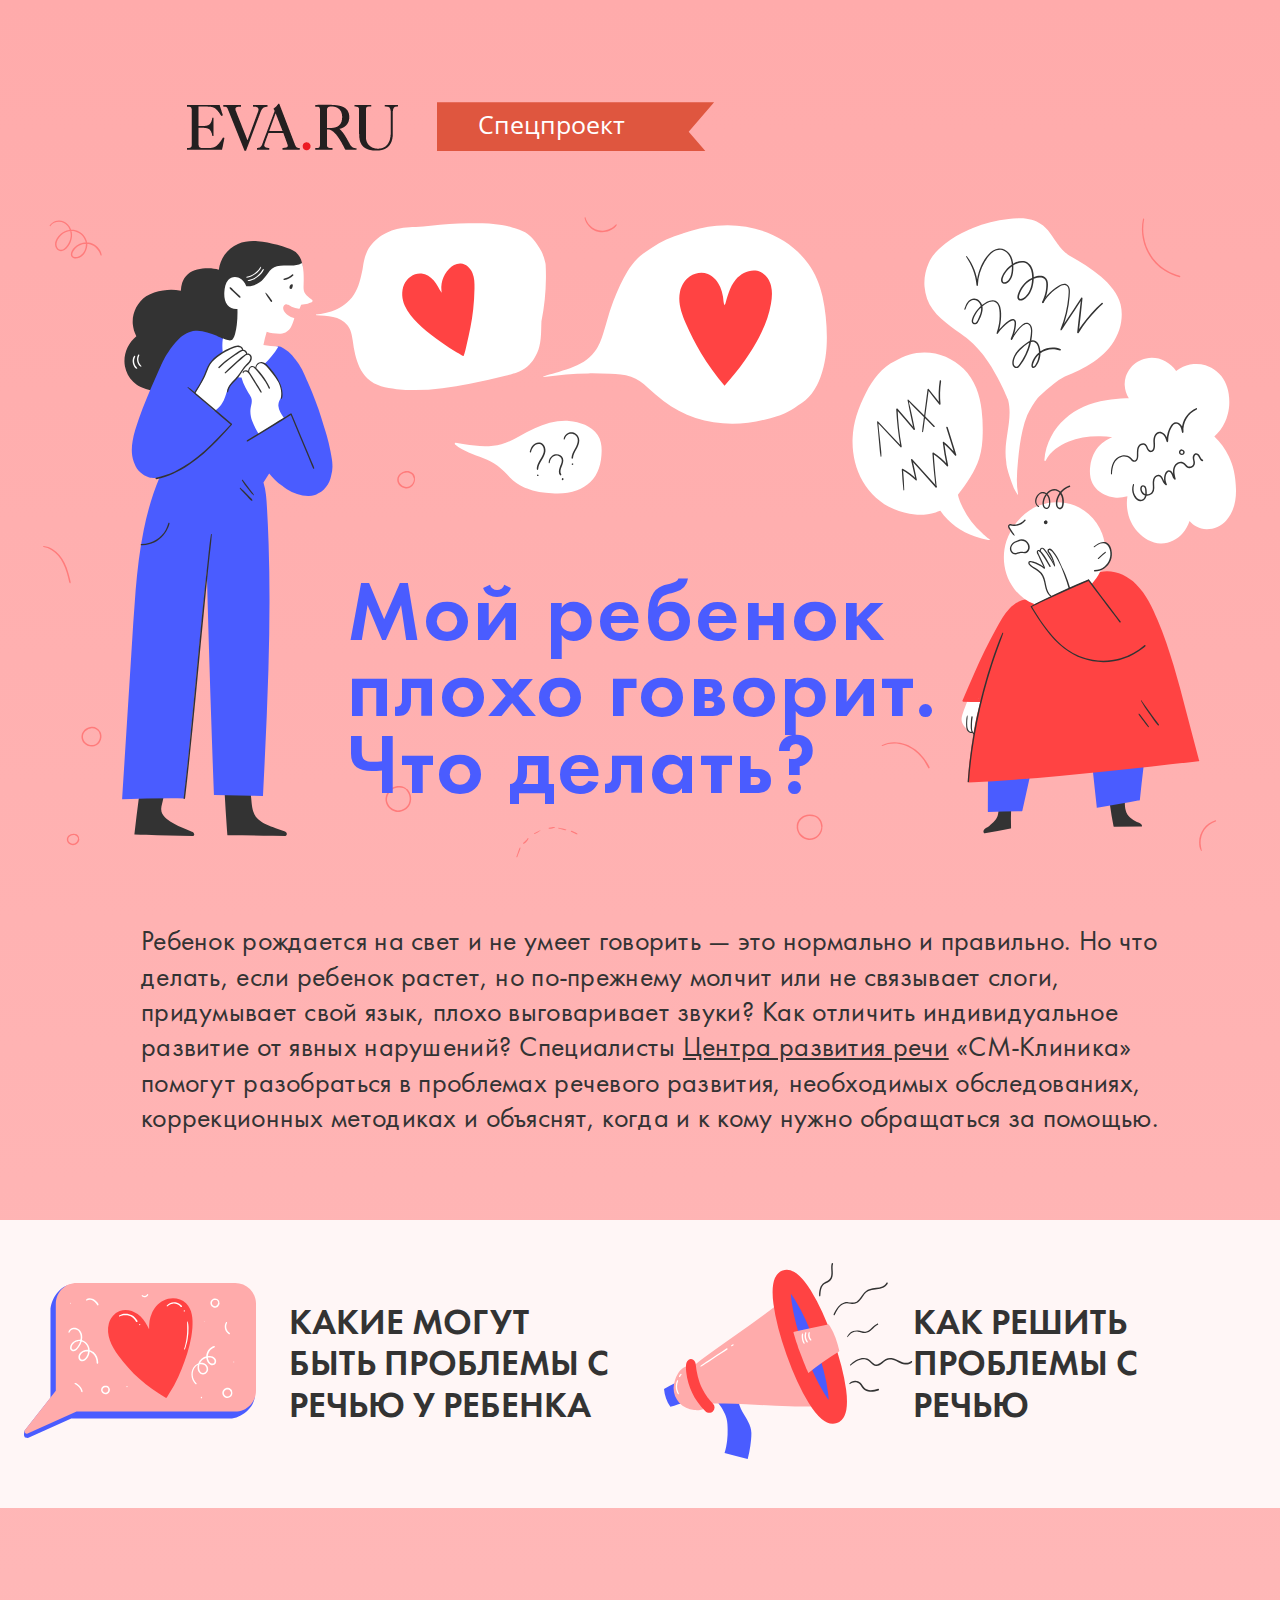
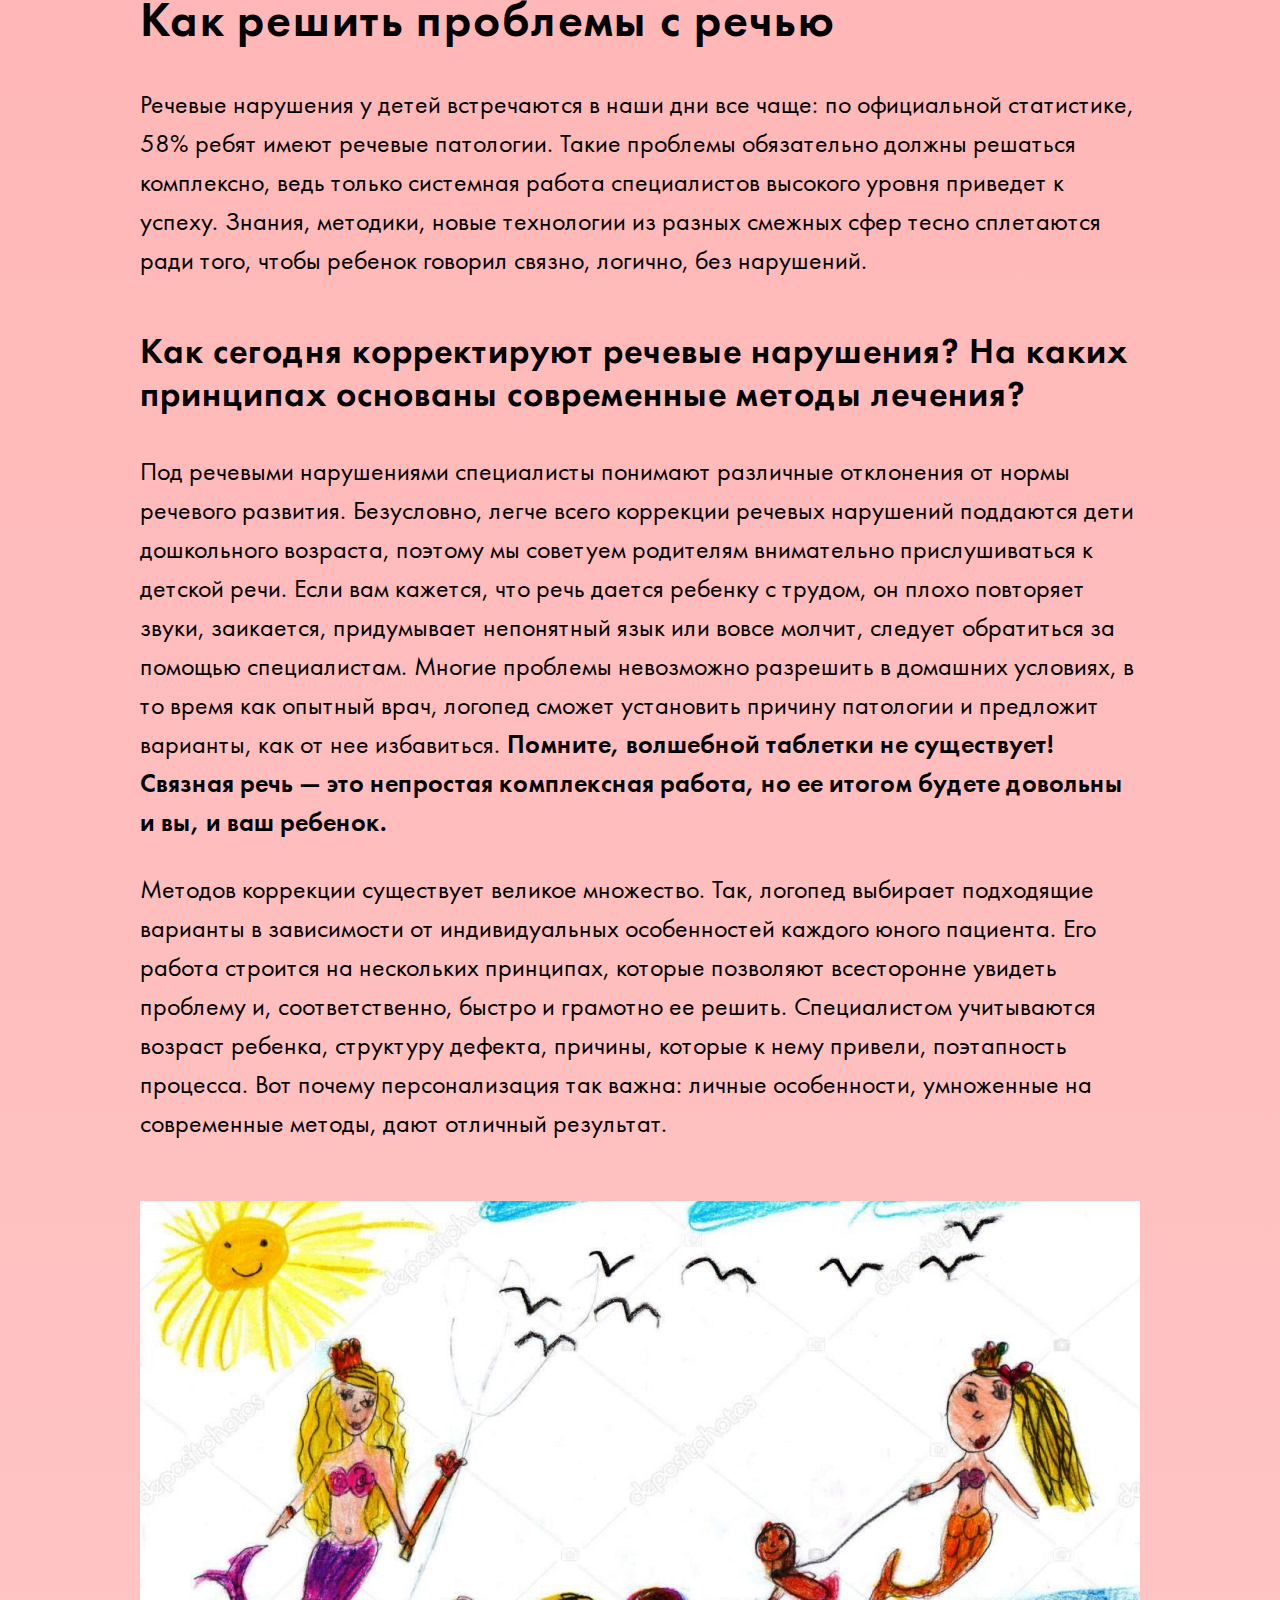
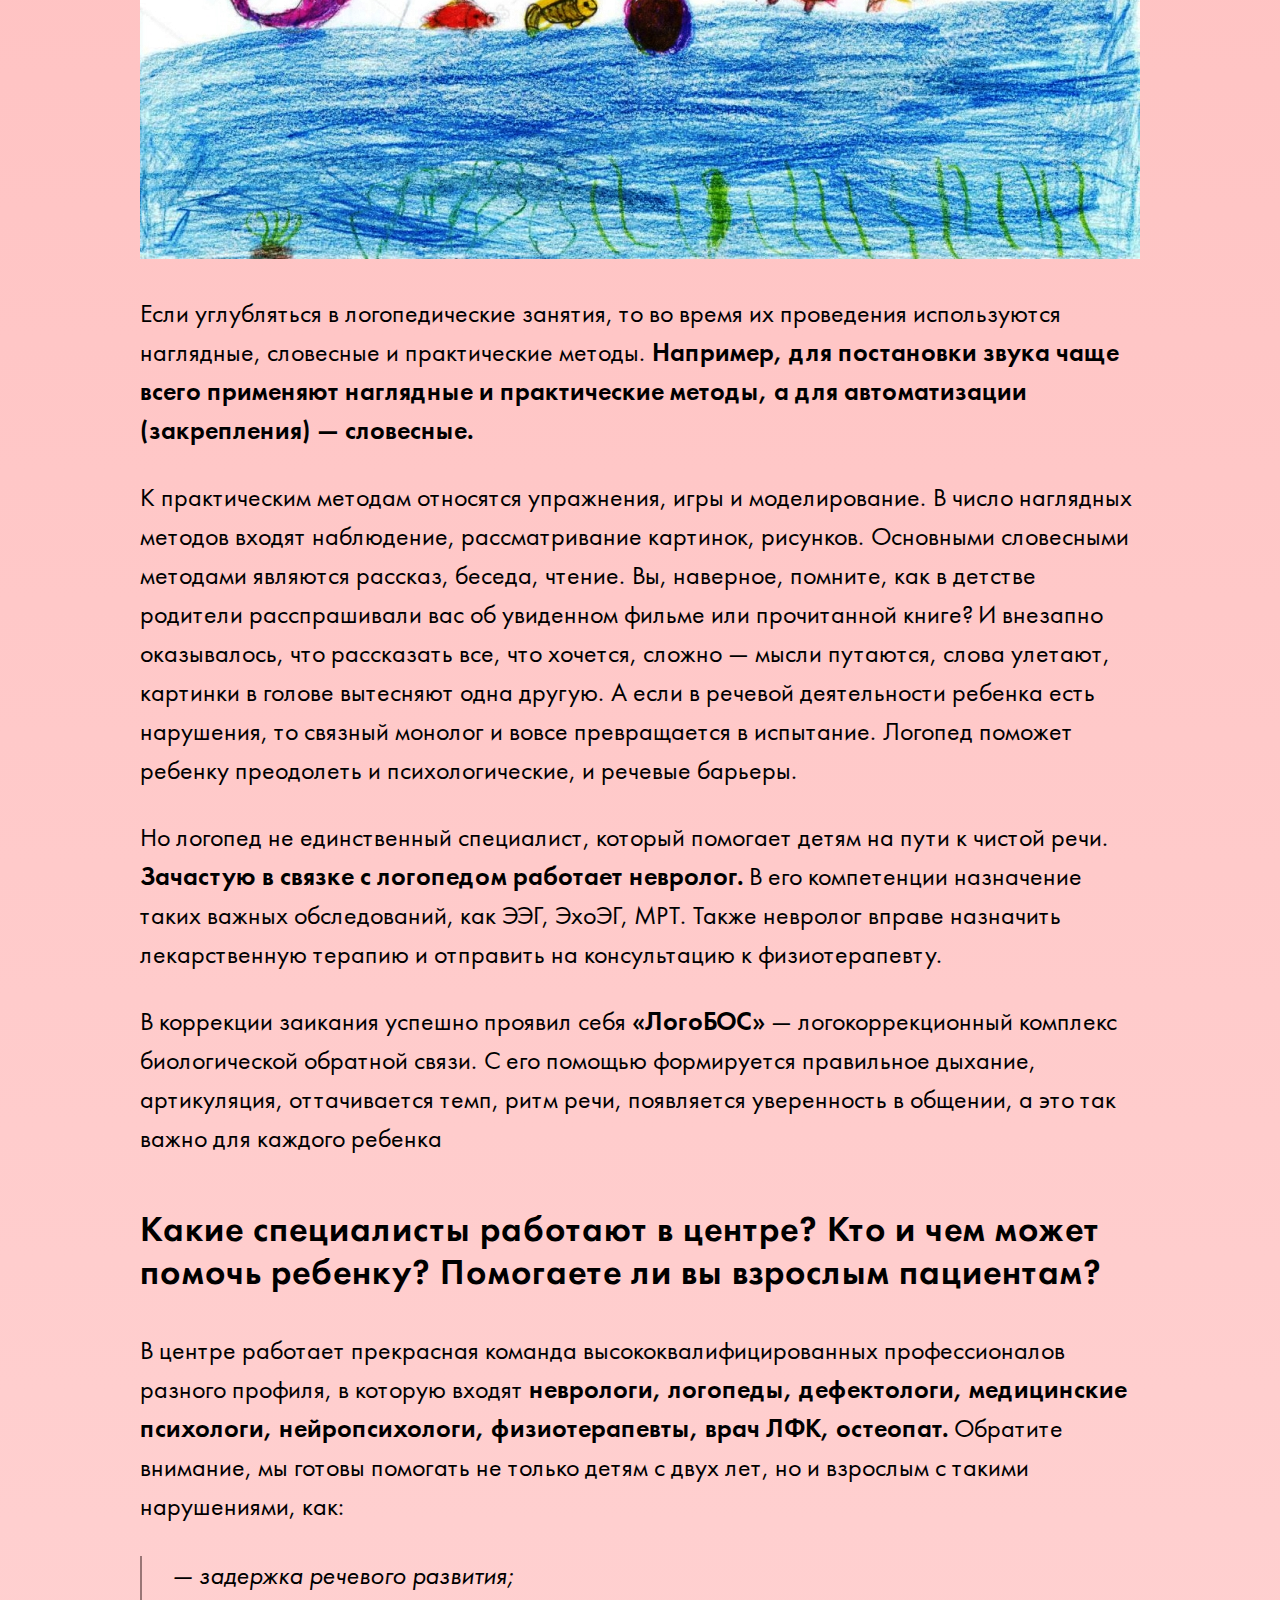
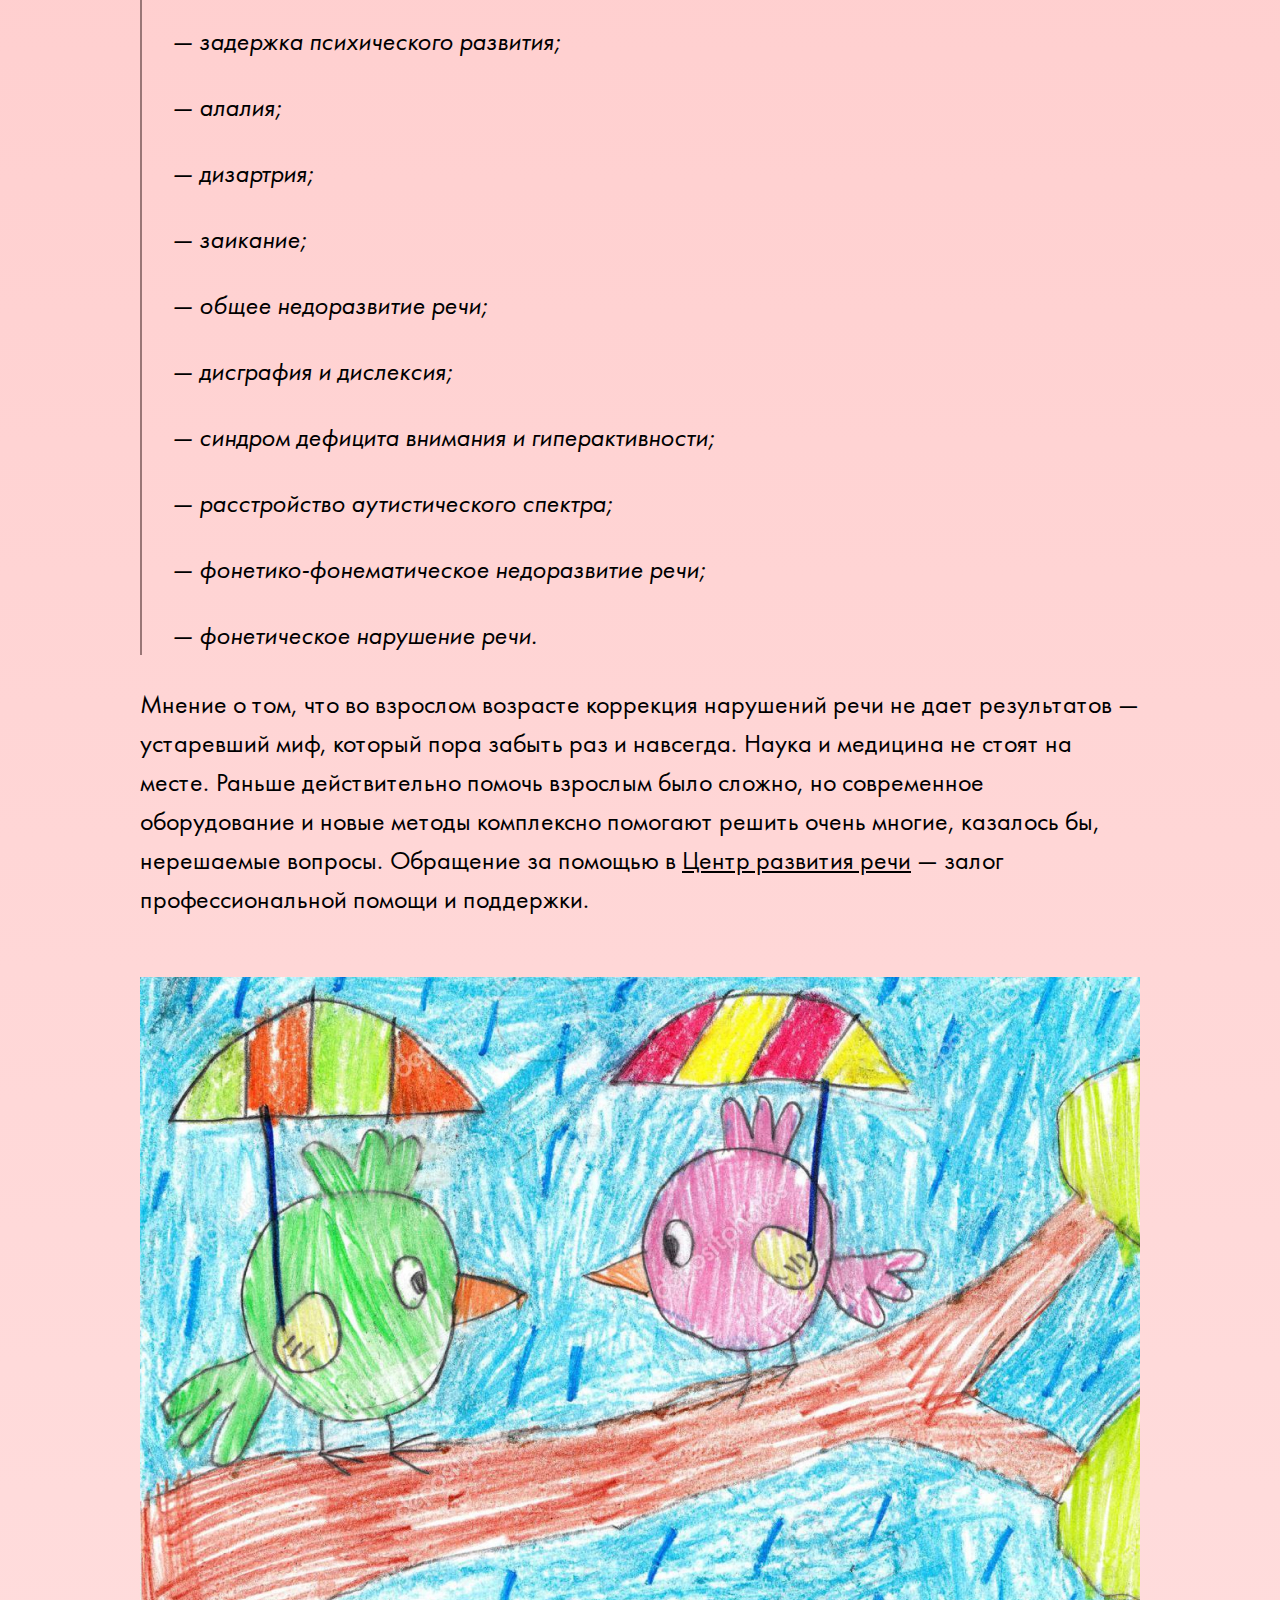
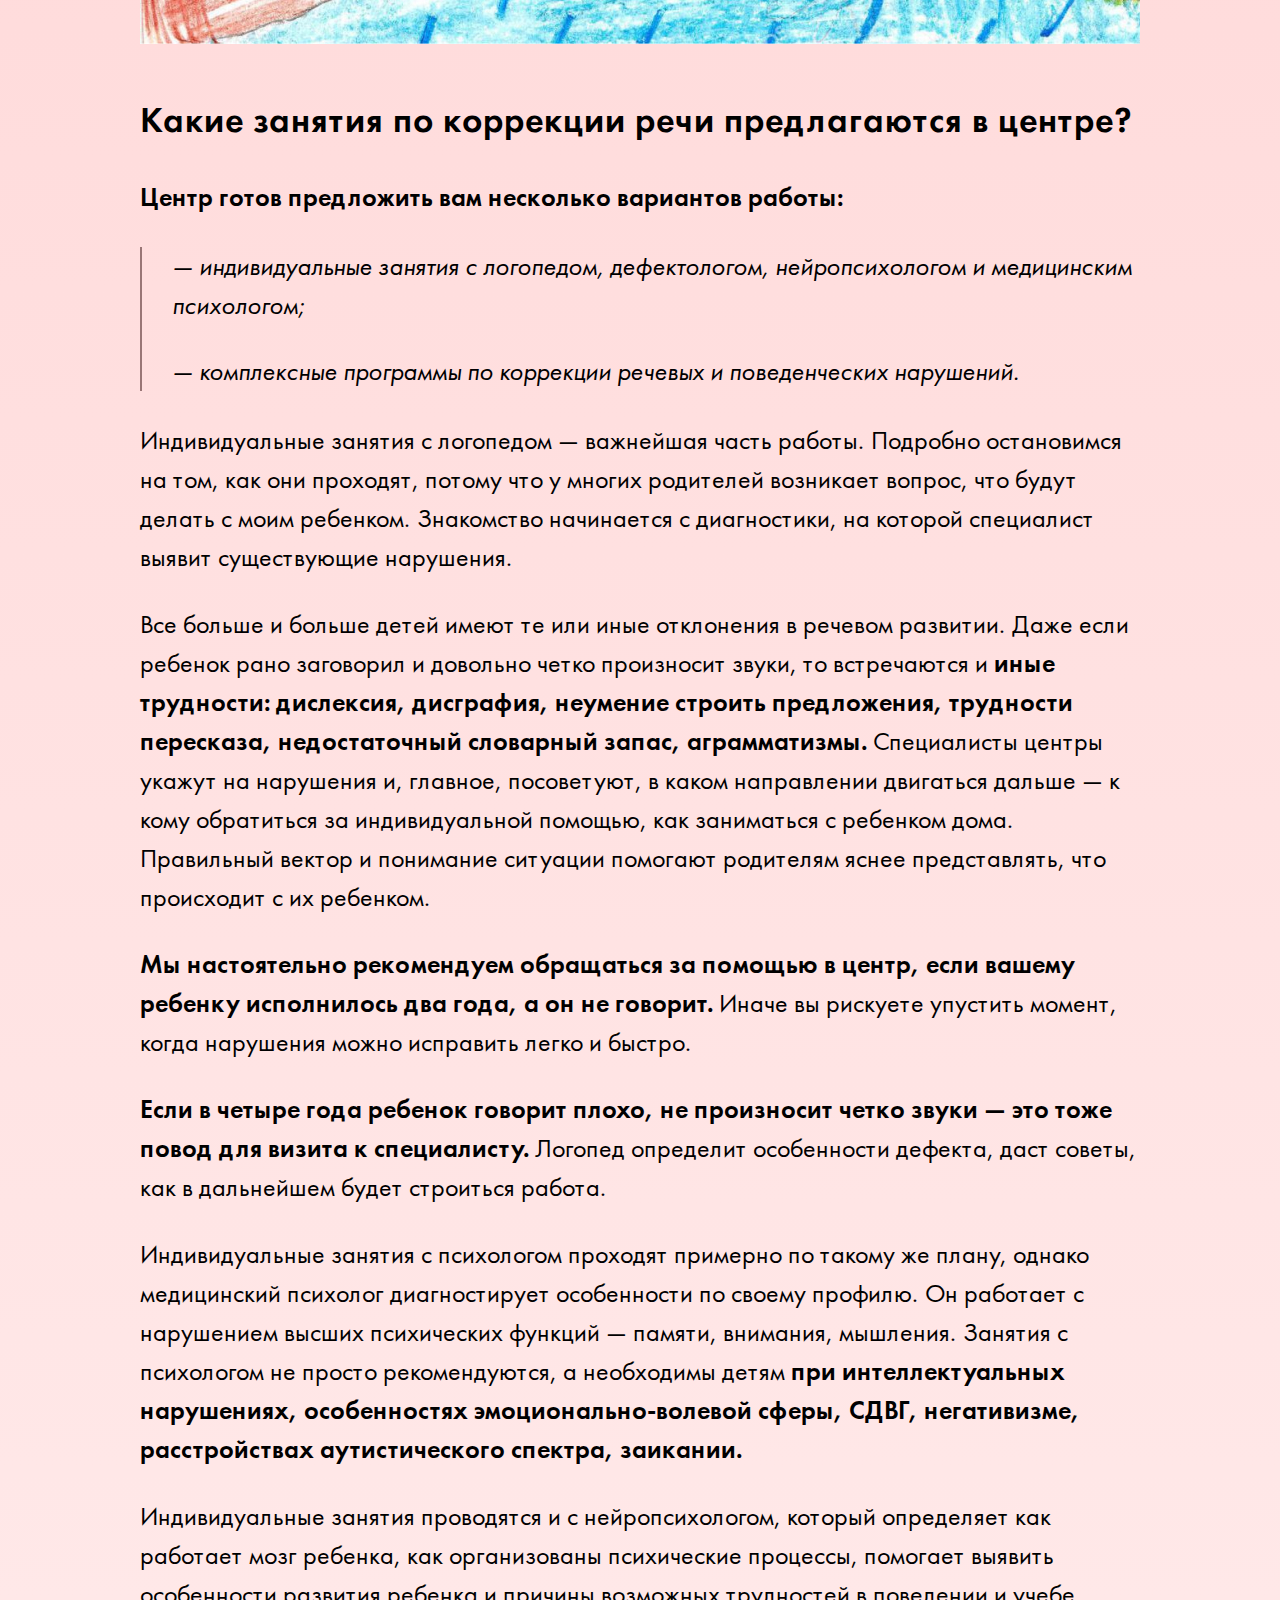
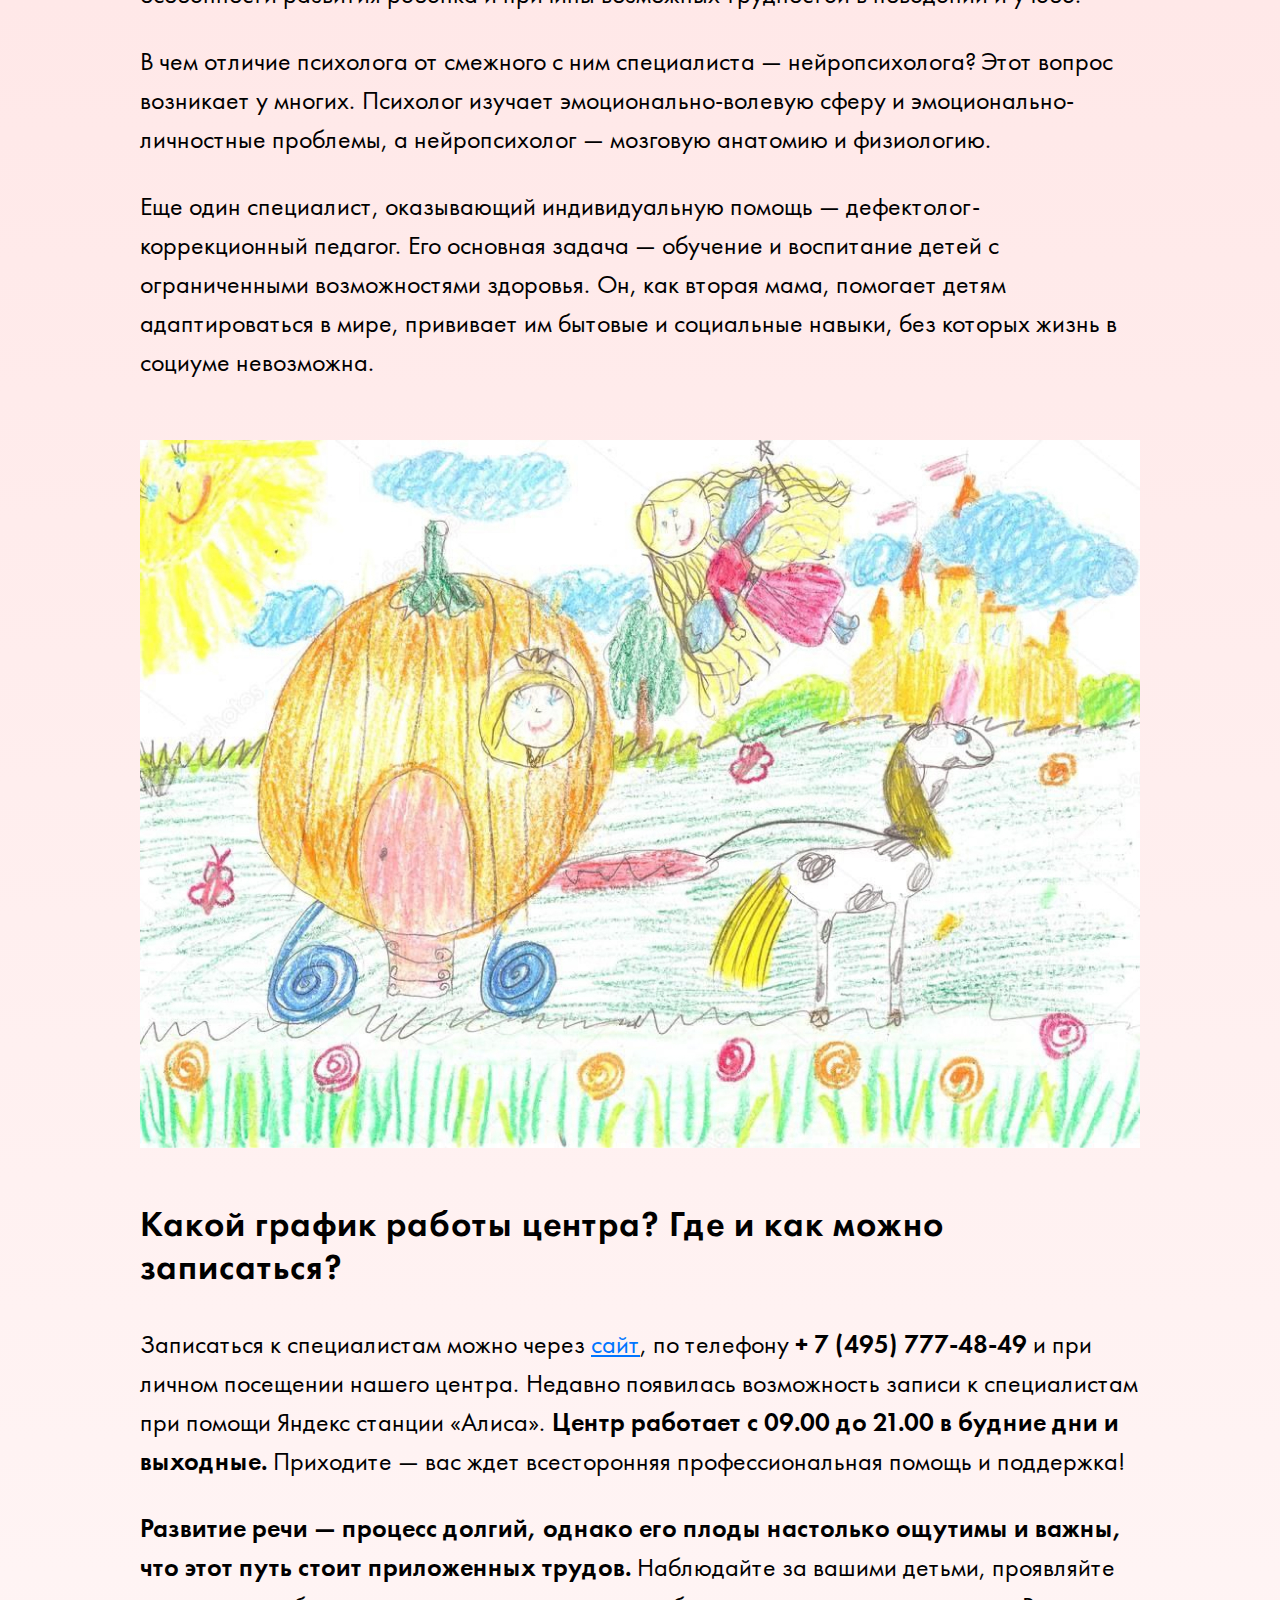
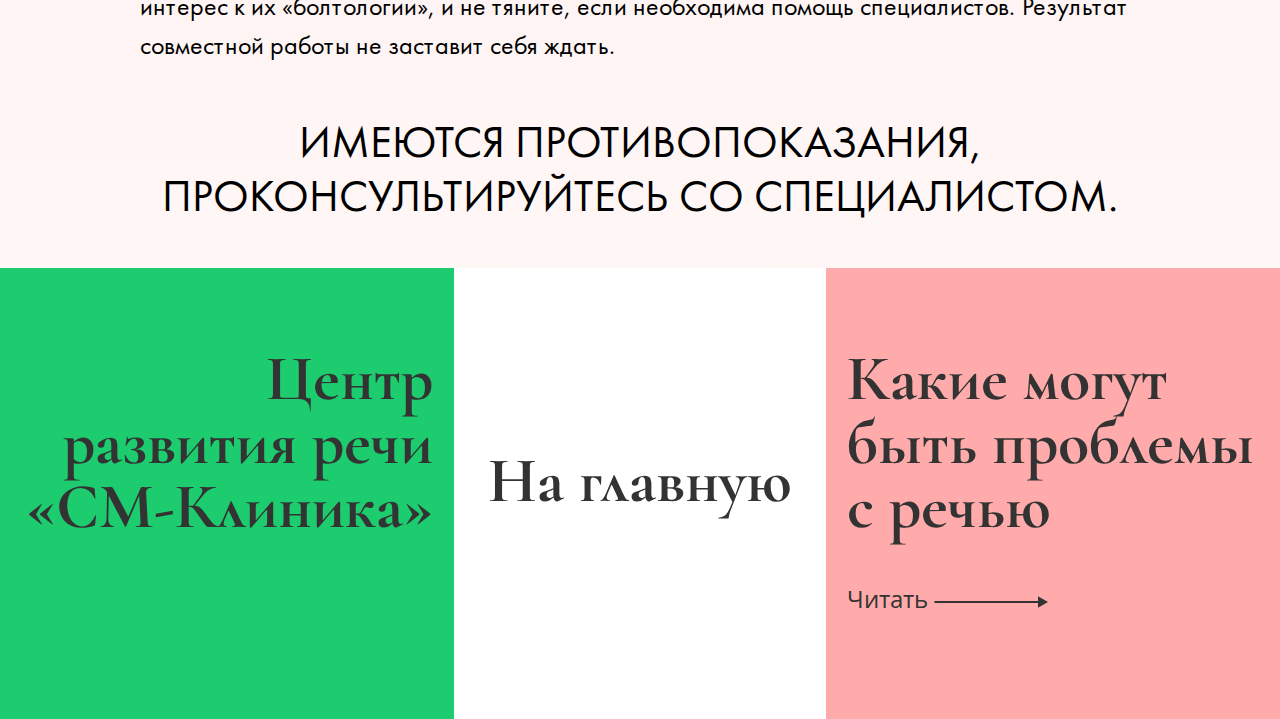
==== commit bd6cc74f: "Правки 3" ====
--- a/index2.html
+++ b/index2.html
@@ -41,7 +41,7 @@
 				<header>
 					<div class="cont">
 						<div class="header_logo">
-							<a href="#">
+							<a href="https://eva.ru/">
 								<img src="images/eva-logo.png" alt="">
 							</a>
 							<strong class="slogan">Спецпроект</strong>
@@ -61,6 +61,24 @@
 						<div class="first-section_text">
 							Ребенок рождается на свет и не умеет говорить — это нормально и правильно. Но что делать, если ребенок растет, но по-прежнему молчит или не связывает слоги, придумывает свой язык, плохо выговаривает звуки? Как отличить индивидуальное развитие от явных нарушений? Специалисты <a href="https://www.smdoctor.ru/speccentr/tsentr-razvitiya-rechi/?utm_source=eva.ru&utm_medium=referral&utm_campaign=article_tsentr_razvitiya_rechi">Центра развития речи</a> «СМ-Клиника» помогут разобраться в проблемах речевого развития, необходимых обследованиях, коррекционных методиках и объяснят, когда и к кому нужно обращаться за помощью.
 						</div>
+					</div>
+				</div>
+
+
+				<div class="tabs_container">
+					<div class="tabs">
+						<a href="index.html" class="page1 active">
+							<div class="tabs_icon">
+								<img src="images/tabs1.svg" alt="">	
+							</div>							
+							<div class="tabs_title">Какие могут быть проблемы с речью у ребенка</div> 
+						</a>
+						<a href="index2.html" class="page2">
+							<div class="tabs_icon">
+								<img src="images/tabs2.svg" alt="">	
+							</div>							
+							<div class="tabs_title">Как решить проблемы с речью</div> 
+						</a>
 					</div>
 				</div>
 
@@ -110,7 +128,7 @@
 						<p>Еще один специалист, оказывающий индивидуальную помощь — дефектолог-коррекционный педагог. Его основная задача — обучение и воспитание детей с ограниченными возможностями здоровья. Он, как вторая мама, помогает детям адаптироваться в мире, прививает им бытовые и социальные навыки, без которых жизнь в социуме невозможна.</p>
 						<img src="images/image8.jpg" alt="">
 						<h3>Какой график работы центра? Где и как можно записаться?</h3>
-						<p>Записаться к специалистам можно через <a href="https://www.smclinic.ru/" class="link-site">сайт</a>, по телефону <a href="tel:74957774849" class="link-phone">+ 7 (495) 777-48-49</a> и при личном посещении нашего центра. Недавно появилась возможность записи к специалистам при помощи Яндекс станции «Алиса». <span>Центр работает с 09.00 до 21.00 в будние дни и выходные.</span>  Приходите — вас ждет всесторонняя профессиональная помощь и поддержка!</p>
+						<p>Записаться к специалистам можно через <a href="https://www.smdoctor.ru/speccentr/tsentr-razvitiya-rechi/?utm_source=eva.ru&utm_medium=referral&utm_campaign=article_tsentr_razvitiya_rechi" class="link-site">сайт</a>, по телефону <a href="tel:74957774849" class="link-phone">+ 7 (495) 777-48-49</a> и при личном посещении нашего центра. Недавно появилась возможность записи к специалистам при помощи Яндекс станции «Алиса». <span>Центр работает с 09.00 до 21.00 в будние дни и выходные.</span>  Приходите — вас ждет всесторонняя профессиональная помощь и поддержка!</p>
 						<p><span>Развитие речи — процесс долгий, однако его плоды настолько ощутимы и важны, что этот путь стоит приложенных трудов.</span>  Наблюдайте за вашими детьми, проявляйте интерес к их «болтологии», и не тяните, если необходима помощь специалистов. Результат совместной работы не заставит себя ждать.</p>
 						<div class="footnote">имеются противопоказания, проконсультируйтесь со специалистом.</div>	
 					</div>
@@ -124,8 +142,8 @@
 							<strong>Центр развития речи «СМ-Клиника»</strong>
 						</a>
 						<a href="index2.html" class="index-link btn-scroll" style="display: inline-block;">На главную</a>
-						<a href="index2.html" class="next-link">
-							<strong>Как решить проблемы с речью</strong>
+						<a href="index.html" class="next-link">
+							<strong>Какие могут быть проблемы с речью</strong>
 							<span>
 								Читать
 								<svg width="114" height="12" viewBox="0 0 114 12" xmlns="http://www.w3.org/2000/svg">
--- a/css/styles.css
+++ b/css/styles.css
@@ -350,7 +350,7 @@
     align-content: stretch;
     flex-wrap: nowrap;
 }
-.tabs button {
+.tabs a {
     font-size: 25px;
     font-weight: bold;
     line-height: 30px;
@@ -366,11 +366,12 @@
     align-items: center;
     align-content: center;
     color: #333;
-}
-.tabs button:nth-child(2) {
+    text-decoration: none;
+}
+.tabs a:nth-child(2) {
     justify-content: start;
 }
-.tabs button .tabs_title {
+.tabs a .tabs_title {
     font-weight: 600;
     font-size: var(--font_size_title);
     line-height: 115.68%;
@@ -379,10 +380,10 @@
     margin-left: 33px;
     max-width: 408px;
 }
-.tabs button:nth-child(2) .tabs_title {
+.tabs a:nth-child(2) .tabs_title {
     margin-left: 0;
 }
-.tabs button:hover {
+.tabs a:hover {
     color: #FFFFFF;
     background: #1CCC6E;
 }
@@ -472,7 +473,7 @@
     font-size: 48px;
     line-height: 120%;
     margin-bottom: 36px;
-    margin-top: 77px;
+    margin-top: 40px;
     letter-spacing: 1.3px;
 }
 .text-block h3 {
@@ -635,9 +636,6 @@
 .prev-link strong {
     text-align: right;
 }
-.next-link {
-    padding: 79px 54px 79px 67px;
-}
 .next-link span {
     font-family: 'Open Sans';
     font-size: 24px;
--- a/css/response_1187.css
+++ b/css/response_1187.css
@@ -36,9 +36,7 @@
         padding: 105px 0 197px;
         background: #fff;
     }
-    .next-link {
-        padding: 79px 54px 79px 43px;
-    }
+
     
 
 
--- a/css/response_1023.css
+++ b/css/response_1023.css
@@ -69,10 +69,6 @@
         width: 250px;
         height: 250px;
     }
- 
-    .next-link {
-        padding: 73px 27px 73px 41px;
-    }
     footer .holder {
         padding: 105px 0 108px;
     }
--- a/css/response_767.css
+++ b/css/response_767.css
@@ -85,7 +85,7 @@
     .prev-link, .next-link {
         width: 180px;
         height: 180px;
-        padding: 40px 25px;
+        padding: 40px 16px;
     }
     .next-link span {
         font-size: 15px;
